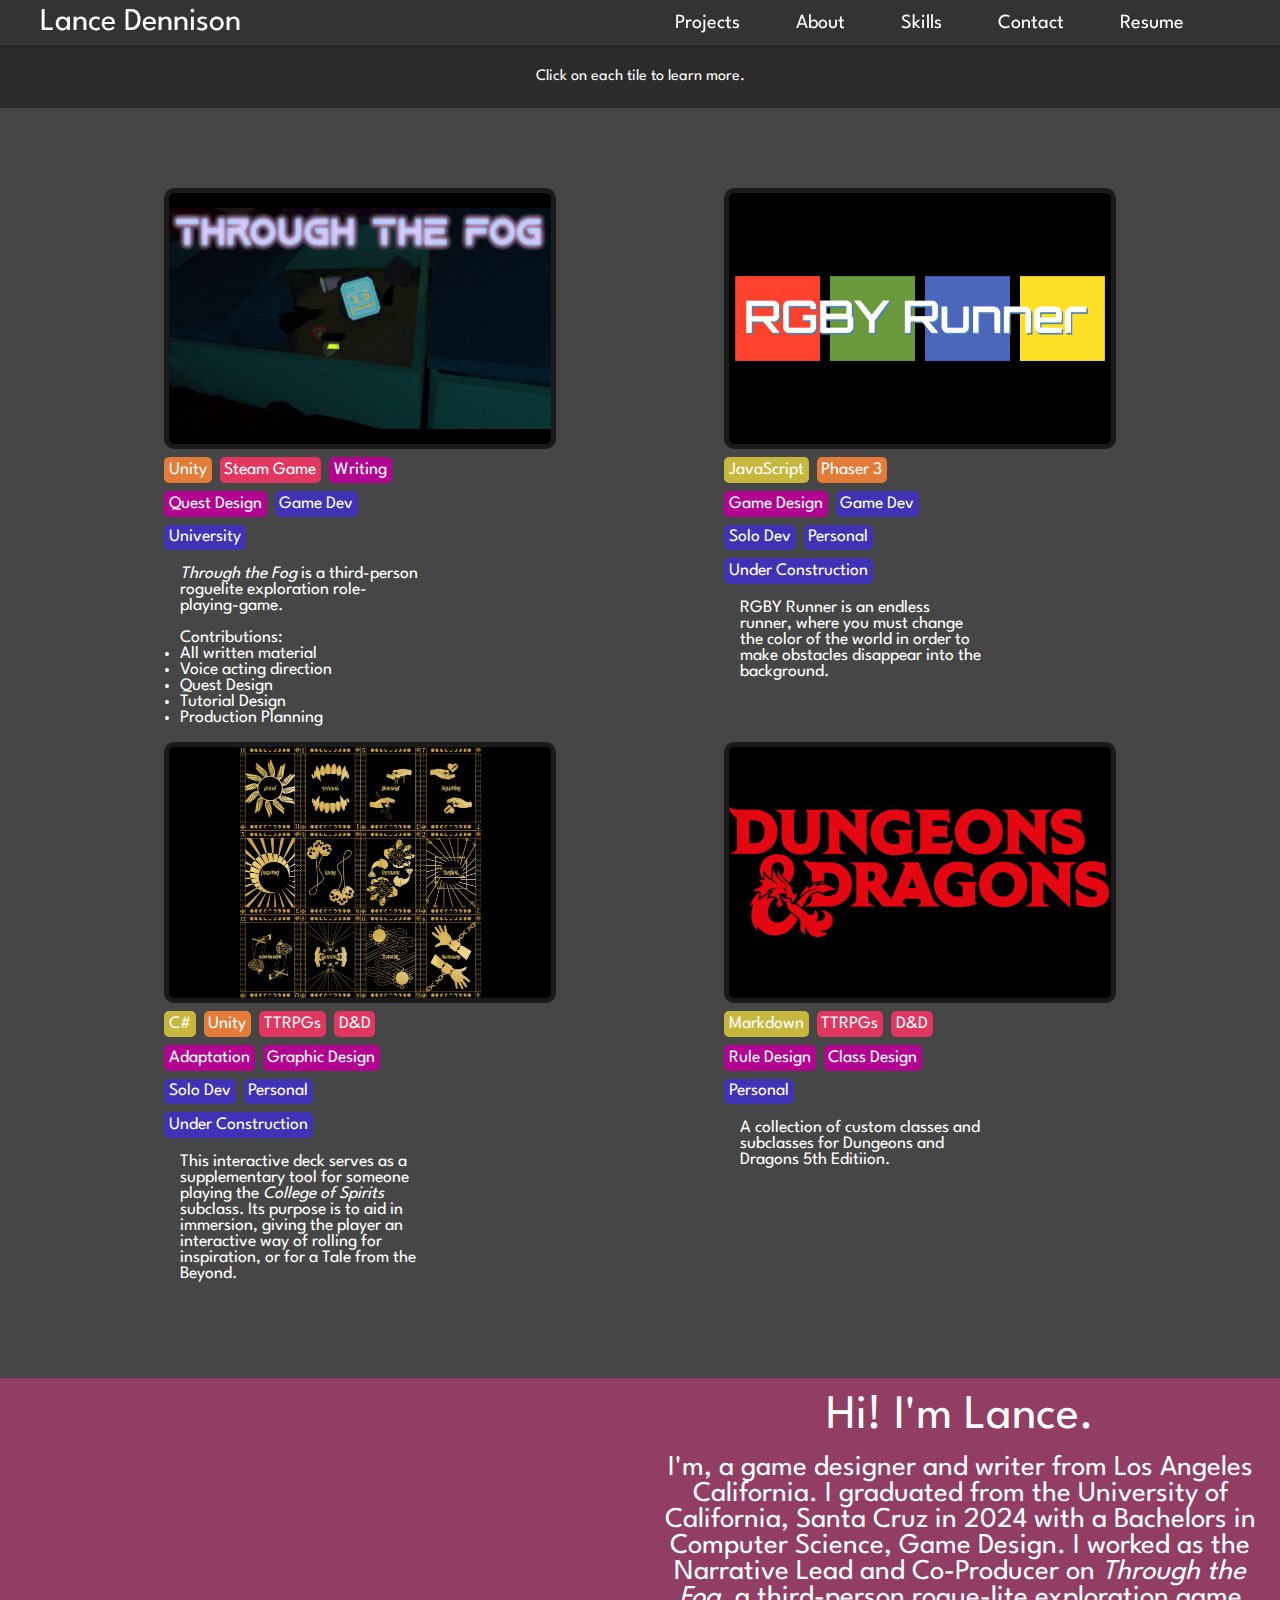
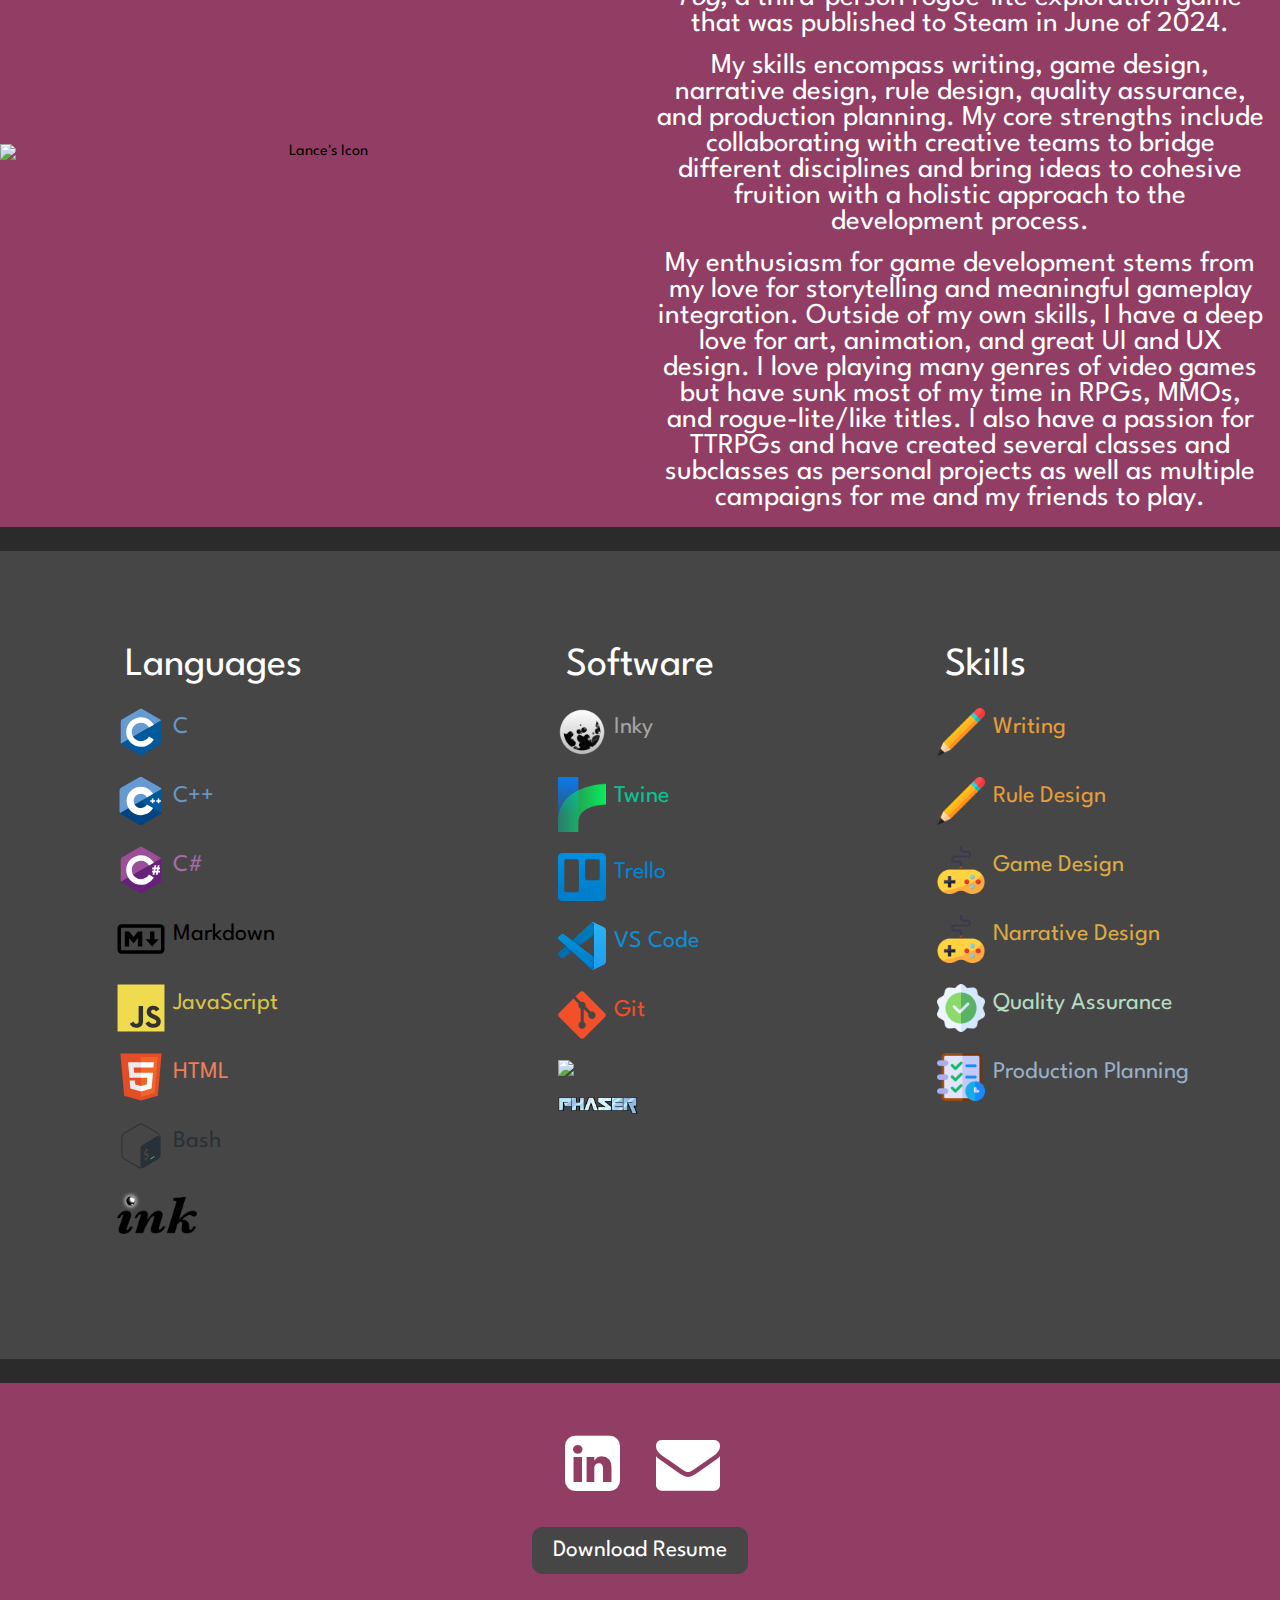
==== index.html @ f550a0e3 "projects on top change bio format" ====
<!DOCTYPE html>
<html lang="en">
  <head>
    <meta charset="UTF-8" />
    <meta name="viewport" content="width=device-width, initial-scale=1.0" />
    <!----------//  SETUP  //--------------------------------------------------------------------------------------------------------------->
    <!----------//  CSS Styles  //--------------------------------------------->
    <link rel="stylesheet" href="styles.css" />

    <!----------//  For LinkedIn square  //--------------------------------------------->
    <link rel="stylesheet" href="https://cdnjs.cloudflare.com/ajax/libs/font-awesome/4.7.0/css/font-awesome.min.css" />

    <!----------//  Devicons  //--------------------------------------------->
    <link rel="stylesheet" type="text/css" href="https://cdn.jsdelivr.net/gh/devicons/devicon@latest/devicon.min.css" />


    <!----------//  Favicons (img/logo for browser tab)  //--------------------------------------------->
    <link rel="icon" type="image/png" sizes="x" href="assets/png/sigbacked.png" />

    <!----------//  Animate CSS CDN  //--------------------------------------------->
    <link rel="stylesheet" href="https://cdnjs.cloudflare.com/ajax/libs/animate.css/4.1.1/animate.min.css" />

    <!----------//  Page Title  //--------------------------------------------->
    <title>Lance Dennison</title>
  </head>
  <!--//  END SETUP  //-->
  <body>
    <!----------//  Sidebar Menu  //-------------------------------------------------------------------------------------------------------->
    <div class="off-screen-menu">
      <ul class="off-screen-content">
        <li><a href="#proj-section" class="nav-link">Projects</a></li>
        <li><a href="#about-me" class="nav-link">About</a></li>
        <li><a href="#skills" class="nav-link">Skills</a></li>
        <li><a href="#contact" class="nav-link">Contact</a></li>
        <li><a href="/assets/resume/LanceDennison-Resume.pdf" class="nav-link" target="_blank">Resume</a></li>
      </ul>
    </div>
    <!----------//  Navbar Section  //------------------------------------------------------------------------------------------------------>
    <nav>
      <ul class="logo">
        <div class="nav-tile"><li><a href="#home" class="logo">Lance Dennison</a></li></div>
      </ul>

      <ul class="navigation">
        <div class="nav-tile">
          <li><a href="#proj-section" class="nav-link">Projects</a></li>
        </div>
        <div class="nav-tile">
          <li><a href="#about-me" class="nav-link">About</a></li>
        </div>
        <div class="nav-tile">
          <li><a href="#skills" class="nav-link">Skills</a></li>
        </div>
        <div class="nav-tile">
          <li><a href="#contact" class="nav-link">Contact</a></li>
        </div>
        <div class="nav-tile">
          <li><a href="/assets/resume/LanceDennison-Resume.pdf" class="nav-link" target="_blank">Resume</a></li>
        </div>
      </ul>

      <div class="ham-menu">
        <span></span>
        <span></span>
        <span></span>
      </div>
    </nav>
    <!--//  END Navbar  //-->

    <script>
      const hamMenu = document.querySelector(".ham-menu");
      const offScreenMenu = document.querySelector(".off-screen-menu");

      hamMenu.addEventListener("click", () => {
        hamMenu.classList.toggle("active");
        offScreenMenu.classList.toggle("active");
      });

      offScreenMenu.addEventListener("click", () => {
        hamMenu.classList.toggle("active");
        offScreenMenu.classList.toggle("active");
      });

      /* if the screen is bigger than 1000px remove the off-screen menu */
      window.addEventListener("resize", () => {
        if (window.innerWidth > 1000) {
          offScreenMenu.classList.remove("active");
          hamMenu.classList.remove("active");
        }
      });
    </script>

    <!----------//  Home Section  //-------------------------------------------------------------------------------------------------------->
    <!----------//  <section class="home" id="home">
        <video class="home-video" autoplay loop muted>
          <source src="assets/videos/.mp4" type="video/mp4" />
        </video>
      </section>  //--------------------------------------------->

    <section class="home" id="home">
      <!-- <img class="home-image" src="assets/images/lancepic.JPG" alt="Background Image"> -->
      <!--<img class="home-image" src="https://drive.google.com/thumbnail?sz=w1000&id=1VeT9FGlK4-NMxB4W95-0EYJo9b7WM3lz" alt="Background Image">-->
    </section>
    <!--//  END Home Section  //-->

    <!----------//  Projects Section  //---------------------------------------------------------------------------------------------------->
    <section class="proj-section" id="proj-section">
      <!-- <h2 class="projects-title">Projects</h2> -->
      <h3 class="projects-subtitle">Click on each tile to learn more.</h3>
    </section>
    <!--START PROJ-->
    <section class="projects" id="projects">
      <!----------//  Through the Fog TILE  //---------->
      <section class="project-box">
        <a href="projects/ThroughtheFog.html" class="project-tile-1"></a>
        <section class="project-description">
          <div class="tile-2">Unity</div>
          <div class="tile-3">Steam Game</div>
          <div class="tile-4">Writing</div>
          <div class="tile-4">Quest Design</div>
          <div class="tile-5">Game Dev</div>
          <div class="tile-5">University</div>
          <section class="project-description-1">
            <p>
              <i>Through the Fog</i> is a third-person roguelite exploration role-playing-game.
              <br><br>
              <h4>Contributions:</h4>
              <li>All written material</li>
              <li>Voice acting direction</li>
              <li>Quest Design</li>
              <li>Tutorial Design</li>
              <li>Production Planning</li>
            </p>
          </section>
        </section>
      </section>
      <!----------//  RGBY Runner TILE //---------->
      <section class="project-box">
        <a href="projects/RGBYrunner.html" class="project-tile-2"></a>
        <section class="project-description">
          <div class="tile-1">JavaScript</div>
          <div class="tile-2">Phaser 3</div>
          <div class="tile-4">Game Design</div>
          <div class="tile-5">Game Dev</div>
          <div class="tile-5">Solo Dev</div>
          <div class="tile-5">Personal</div>
          <div class="tile-5">Under Construction</div>
          <section class="project-description-1">
            <p>
              RGBY Runner is an endless runner, where you must change the color of the world in order to make obstacles
              disappear into the background.
            </p>
          </section>
        </section>
      </section>
      <!----------//  TftB TILE  //---------->
      <section class="project-box">
        <a href="projects/TftBdeck.html" class="project-tile-3"></a>
        <section class="project-description">
          <div class="tile-1">C#</div>
          <div class="tile-2">Unity</div>
          <div class="tile-3">TTRPGs</div>
          <div class="tile-3">D&D</div>
          <div class="tile-4">Adaptation</div>
          <div class="tile-4">Graphic Design</div>
          <div class="tile-5">Solo Dev</div>
          <div class="tile-5">Personal</div>
          <div class="tile-5">Under Construction</div>
          <section class="project-description-1">
            <p>
              This interactive deck serves as a supplementary tool for 
              someone playing the <i>College of Spirits</i> subclass. Its 
              purpose is to aid in immersion, giving the player an 
              interactive way of rolling for inspiration, or for a Tale from 
              the Beyond.
            </p>
          </section>
        </section>
      </section>
      <!----------//  TTRPG TILE  //---------->
      <section class="project-box">
        <a href="projects/Classes.html" class="project-tile-4"></a>
        <section class="project-description">
          <div class="tile-1">Markdown</div>
          <div class="tile-3">TTRPGs</div>
          <div class="tile-3">D&D</div>
          <div class="tile-4">Rule Design</div>
          <div class="tile-4">Class Design</div>
          <div class="tile-5">Personal</div>
          <section class="project-description-1">
            <p>
              A collection of custom classes and subclasses for Dungeons and Dragons 5th Editiion.
            </p>
          </section>
        </section>
      </section>
    </section>
    <!--//  END Projects Section  //-->

    <!----------//  About Me Section  //---------------------------------------------------------------------------------------------------->
    <section class="about-me" id="about-me">
      <!-- <h2 class="bio-title">About Me</h2> -->
      <div class="about-me-content">
        <img src="assets/images/lancenocrop.JPG" alt="Lance's Icon" class="about-me-icon">
        <!-- -<div class="about-me-icon"></div> -->
        <div class="bio-description">
          <p class="bio-text">
            Hi! I'm Lance.
          </p>
          <p class="bio-text-1">
            I'm, a game designer and writer from Los Angeles California. I graduated from
            the University of California, Santa Cruz in 2024 with a Bachelors in
            Computer Science, Game Design. I worked as the Narrative Lead and Co-Producer on
            <i>Through the Fog</i>, a third-person rogue-lite exploration game that was published to
            Steam in June of 2024.
          </p>
          <p class="bio-text-1">
            My skills encompass writing, game design, narrative design, rule design, quality
            assurance, and production planning. My core strengths include collaborating with
            creative teams to bridge different disciplines and bring ideas
            to cohesive fruition with a holistic approach to the development process.
          </p>
          <p class="bio-text-2">
            My enthusiasm for game development stems from my love for storytelling and meaningful
            gameplay integration. Outside of my own skills, I have a deep love for art, animation,
            and great UI and UX design. I love playing many genres of video games but have sunk
            most of my time in RPGs, MMOs, and rogue-lite/like titles. I also have a passion for
            TTRPGs and have created several classes and subclasses as personal projects as well
            as multiple campaigns for me and my friends to play.
          </p>
        </div>
      </div>
    </section>
    
    <!--//  END About Me Section  //-->

    <!----------//  Skills Section  //------------------------------------------------------------------------------------------------------>
    <section class="skills" id="skills">
      <div class="skills-grid">
        <!----------//  Languages  //--------------------------------------------->
        <div class="skills-list">
          <h2 class="skills-title">Languages</h2>
          <i class="custom-icon"><img src="assets/devicons/c-original.svg" class="c-color">
            <p class="c-color">C</p>
          </i>
          <i class="custom-icon"><img src="assets/devicons/cplusplus-original.svg" class="cplusplus-color">
            <p class="cplusplus-color">C++</p>
          </i>
          <i class="custom-icon"><img src="assets/devicons/csharp-original.svg" class="csharp-color">
            <p class="csharp-color">C#</p>
          </i>
          <i class="custom-icon"><img src="assets/devicons/markdown-original.svg" class="markdown-color">
            <p class="markdown-color">Markdown</p>
          </i>
          <i class="custom-icon"><img src="assets/devicons/javascript-original.svg" class="javascript-color">
            <p class="javascript-color">JavaScript</p>
          </i>
          <i class="custom-icon"><img src="assets/devicons/html5-original.svg" class="html5-color">
            <p class="html5-color">HTML</p>
          </i>
          <i class="custom-icon"><img src="assets/devicons/bash-original.svg" class="bash-color">
            <p class="bash-color">Bash</p>
          </i>
          <i class="only-icon"><img src="assets/png/ink-icon.png" class="ink-color">
            <p class="markdown-color"></p>
          </i>
        </div>
        <!----------//  Software  //--------------------------------------------->
        <div class="skills-list">
          <h2 class="skills-title">Software</h2>
          <i class="custom-icon"><img src="assets/png/inky-icon.png">
            <p class="inky-color">Inky</p>
          </i>
          <i class="custom-icon"><img src="assets/png/Twine_vector_logo.png">
            <p class="twine-color">Twine</p>
          </i>
          <i class="custom-icon"><img src="assets/png/Trello-Emblem.png">
            <p class="trello-color">Trello</p>
          </i>
          <i class="custom-icon"><img src="assets/devicons/vscode-original.svg">
            <p class="vscode-color">VS Code</p>
          </i>
          <i class="custom-icon"><img src="assets/devicons/git-original.svg">
            <p class="git-color">Git</p>
          </i>
          <i class="only-icon"><img
              src="https://cdn.jsdelivr.net/gh/devicons/devicon@latest/icons/p5js/p5js-original.svg" />
            <p></p>
          </i>
          <i class="only-icon"><img src="assets/png/phaser-logo.png"></p></i>
        </div>
        <!----------//  Skills  //--------------------------------------------->
        <div class="skills-list">
          <h2 class="skills-title">Skills</h2>
          <i class="custom-icon"><img src="assets/png/pencil.png">
            <p class="pencil-color">Writing</p>
          </i>
          <i class="custom-icon"><img src="assets/png/pencil.png">
            <p class="pencil-color">Rule Design</p>
          </i>
          <i class="custom-icon"><img src="assets/png/gamer.png">
            <p class="gamer-color">Game Design</p>
          </i>
          <i class="custom-icon"><img src="assets/png/gamer.png">
            <p class="gamer-color">Narrative Design</p>
          </i>
          <i class="custom-icon"><img src="assets/png/qa.png">
            <p class="qa-color">Quality Assurance</p>
          </i>
          <i class="custom-icon"><img src="assets/png/plan.png">
            <p class="plan-color">Production Planning</p>
          </i>
        </div>
      </div>
    </section>
    <!--//  END Skills Section  //-->

    <!----------//  Contact Information  //------------------------------------------------------------------------------------------------->
    <section class="contact" id="contact">
      <!-- <h2 class="contact-title">Contact Info</h2> -->
      <a href="assets/resume/LanceDennison-Resume.pdf" class="resume-download" target="_blank">
        <h3>Download Resume</h3>
      </a>

      <p class="contact-text">
      </p>

      <p class="contact-icons">
        <a href="https://www.linkedin.com/in/lancedennison/" class="linkedin-link">
          <i class="fa fa-linkedin-square" style="font-size: 64px"></i>
        </a>
        <a href="mailto:'lancedennison.work@gmail.com" class="email-link">
          <i class="fa fa-envelope" style="font-size: 64px"></i>
        </a>
      </p>
    </section>
    <!--//  END Contact Information  //-->

    <!----------//  Footer If Needed  //---------------------------------------------------------------------------------------------------->
    <!----------//  <footer>
        <div class="footer">
          <p class="footer-content">
          </p>
        </div>
      </footer>  //--------------------------------------------->
    <!----------//  External scripts  //--------------------------------------------->
    <script type="module" src="https://unpkg.com/ionicons@5.5.2/dist/ionicons/ionicons.esm.js"></script>
    <script nomodule="" src="https://unpkg.com/ionicons@5.5.2/dist/ionicons/ionicons.js"></script>
  </body>
</html>
---- styles.css ----
@import url("https://fonts.googleapis.com/css2?family=Roboto:wght@400;700&display=swap");

@import url('https://fonts.googleapis.com/css2?family=League+Spartan:wght@400;700&display=swap');

@import url('https://fonts.googleapis.com/css2?family=Outfit:wght@100..900&display=swap" rel="stylesheet');


/* Variables */
:root {
    --header-font-family: 'League Spartan', sans-serif;
    --body-font-family: 'League Spartan', sans-serif;
    --normal-font: 400;
    --bold-font: 700;
    --bolder-font: 900;
    --bg-color: #000000cc;
    --black-color: #1b1b1b;
    --primary-color: rgb(255, 255, 255);
    --main-color: #913d64;
    --header-color: #2b2b2b;
    --body-color: #464646;
    --bottom-margin: 3rem;
    --botom-margin-small: 1rem;
}

/* Variables end */

html {
    scroll-behavior: smooth;
}

/* CSS Resets */
* {
    margin: 0;
    padding: 0;
    box-sizing: border-box;
}

ul {
    list-style: none;
}

a {
    text-decoration: none;
    color: var(--primary-color);
}

body, p {
    font-family: var(--body-font-family);
    font-weight: var(--normal-font);
}

h2, h3, h4 {
    font-family: var(--header-font-family);
    font-weight: var(--normal-font);
}

/*----------//   Navigation Bar Section  //---------------------------------------------*/

nav {
    position: sticky;
    top: 0;
    left: 0;
    z-index: 1;
    display: flex;
    align-items: center;
    justify-content: space-between;
    padding: 0.5rem 2.5rem;
    background-color: var(--bg-color);
    box-shadow: 0 3px 5px rgba(0, 0, 0, .1);
}

#sub {
    border-top-left-radius: 15px;
    border-top-right-radius: 15px;
}

.navigation {
    display: grid;
    align-items: center;
    gap: 3.5rem;
    grid-template-columns: repeat(6, auto);
}

.nav-tile {
    position: relative;
    display: flex;
    flex-direction: column;
    justify-content: space-between;
}

.nav-tile a:hover {
    color: var(--main-color);
}

nav ul li {
    font-family: var(--header-font-family);
    font-weight: var(--normal-font);
}

nav a {
    color: var(--primary-color);
    font-size: 1.25rem;
}   

nav ul.logo li a {
    font-size: 2rem;
    font-weight: var(--normal-font);
}

/*----------//   Side Nav Bar Section  //---------------------------------------------*/
.ham-menu {
    height: 35px;
    width: 50px;
    margin-left: auto;
    position: relative;
    display: none;
}

.ham-menu span {
    height: 5px;
    width: 100%;
    background-color: rgb(255, 255, 255);
    border-radius: 25px;
    position: absolute;
    top: 50%;
    left: 50%;
    transform: translate(-50%, -50%);
    transition: .3s ease;
}

.ham-menu span:nth-child(1) {
    top: 28%;
}

.ham-menu span:nth-child(3) {
    top: 75%;
}

.ham-menu.active span:nth-child(1) {
    top: 50%;
    transform: translate(-50%, -50%) rotate(45deg);
}

.ham-menu.active span:nth-child(2) {
    opacity: 0;
}

.ham-menu.active span:nth-child(3) {
    top: 50%;
    transform: translate(-50%, -50%) rotate(-45deg);
}

.off-screen-menu {
    background-color: #464646; /* Light blue color with opacity */
    height: 100vh;
    width: 100%;
    max-width: 300px;
    position: fixed;
    top: 3.1rem;
    right: -100%;
    z-index: 1;

    display: flex;
    flex-direction: column;
    justify-content: center;
    text-align: center;
    font-size: 3rem;
    transition: .3s ease;

    overflow-y: auto;
}

.off-screen-menu.active {
    right: 0;
}

.off-screen-content {
    display: flex;
    flex-direction: column;
    gap: 3rem;
    font-size: 2rem;
    position: absolute;
    top: 0;
    margin: 5%;
    margin-top: 15%;
}

.off-screen-content li a {
    color: var(--primary-color)
}

.off-screen-content li a:hover {
    color: var(--main-color);
}


/* Burger menu style for smaller screens */
@media screen and (max-width: 1100px) {
    .nav {
        padding: 0.5rem 2.5rem;
    }

    .navigation {
        display: none;
    }

    nav .ham-menu {
        display: block; 
    }
}

@media screen and (max-width: 500px) {
    .off-screen-menu {
        width: 150px;
    }

    .off-screen-content {
        font-size: 1.5rem;
    }
}

/*----------//   HOME SECTION  //---------------------------------------------*/

.home {
    margin-top: 0; /* Add this line to position it at the top */
}

.home-video {
    background-position: center;
    background-repeat: no-repeat;

    width: 100vw;
    height: 100%;
    object-fit: cover;
    vertical-align: middle;
}

.home-image {
    width: 100vw;
    object-fit:contain;
    display: block; /* Ensures the image takes up the full width/height */
    overflow: hidden;
}

/*----------//   About Me Section  //---------------------------------------------*/

.about-me {
    display: flex;
    align-items: center;
    flex-direction: column;
    justify-content: center;
    text-align: center;
    background-color: var(--main-color);
}

.about-me h2 {
    color: var(--primary-color);
    margin-bottom: 1rem;
    font-size: 2.5rem;
}

.about-me-content {
    display: grid;
    grid-template-columns: repeat(2, 1fr); /* Updated to 2 columns */
    align-items: center;
    justify-content: center;
    justify-items: center;
}

.about-me-icon {
    /* background-image: url("assets/images/lancezoom.JPG");
    background-image: url("assets/images/lancenocrop.JPG");
    background-size: 110%;
    background-position: 50%; */
    width: 50vw;
    object-fit: cover;
}

.bio-description {
    color: var(--primary-color);
    font-size: 1.5rem;
    /* min-width: 300px; */
    max-width: 800px;
}

.bio-text,
.bio-text-1,
.bio-text-2
 {
    color: var(--primary-color);
    font-size: 1.8rem;
    margin: 1rem;
}

.bio-text {
    font-size: 3rem;
}

@media screen and (max-width: 1200px) {
    .about-me-content {
        display: grid;
        grid-template-columns: repeat(1, 1fr); /* Updated to 2 columns */
    }
    .about-me-icon {
        margin-top: 5%;
    }
}

@media screen and (min-width: 1500px) {
    .bio-text,
    .bio-text-1,
    .bio-text-2
    {
        line-height: 1.2;
    }
}

/*----------//  Projects Section  //---------------------------------------------*/
.proj-section {
    background-color: var(--header-color);
    width: 100%;
    padding: 1.5rem;
    box-sizing: border-box;
    text-align: center;
    color: var(--primary-color);
}

.proj-section h2 {
    font-size: 2.5rem;
}

.proj-section h3 {
    font-size: 1rem;
}

.projects {
    display: grid;
    grid-template-columns: repeat(2, 1fr); /* Updated to 2 columns */
    background-color: var(--body-color);
    padding: 5rem;
    justify-items: center;
}
@media screen and (max-width: 1100px) {
    .projects {
        display: grid;
        grid-template-columns: repeat(1, 1fr); /* Updated to 2 columns */
    }
}

.project-box {
    width: 70%;
    display: flex;
    flex-direction: column;
}

.project-tile-1,
.project-tile-2,
.project-tile-3,
.project-tile-4
{
    background-color: #000000;
    aspect-ratio: 9 / 6;
    position: relative;
    border-radius: 10px;
    border: 5px solid var(--black-color);
}

.project-tile-1 {
    background-image: url("assets/images/TtFbanner.gif");
    background-size: 100%;
    background-position: center;
    background-repeat: no-repeat;
    transition: background-size 0.3s ease-in-out; /* Add transition for smooth animation */
}

.project-tile-2 {
    background-image: url("assets/png/RGBYlogo.png");
    background-size: 100%;
    background-position: center;
    background-repeat: no-repeat;
    transition: background-size 0.3s ease-in-out; /* Add transition for smooth animation */
}

.project-tile-3 {
    background-image: url("assets/png/skinny.png");
    /* background-image: url("assets/png/back1.png"); */
    background-size: 63%;
    background-position: center;
    background-repeat: no-repeat;
    transition: background-size 0.3s ease-in-out; /* Add transition for smooth animation */
}

.project-tile-4 {
    background-image: url("assets/png/DnD_Stacked_1c_Red_V1_XL_RGB.png");
    background-size: 100%;
    background-position: center;
    background-repeat: no-repeat;
    transition: 0.3s ease-in-out; /* Add transition for smooth animation */
}

.project-tile-3 .project-title {
    background-color: black;
    padding: 7.5%;
    bottom: 0;
}

.project-tile-3 .project-title-1 {
    background-color: black;
    padding: 7.5%;
    top: 0;
}

.project-tile-1:hover,
.project-tile-2:hover,
.project-tile-3:hover,
.project-tile-4:hover
{
    border: 5px solid var(--main-color);
}

.project-tile-1:hover {
    background-size: 250%; /* Zoom in the background image */
}

.project-tile-2:hover {
    background-size: 110%; /* Zoom in the background image */
}

.project-tile-3:hover {
    background-size: 185%; /* Zoom in the background image */
}

.project-tile-4:hover {
    background-size: 220%; /* Zoom in the background image */
    background-position-x: -15%;
    background-position-y: 200%;
}

.project-title {
    color: var(--primary-color);
    background-color: var(--bg-color);
    padding: 1rem;
    font-size: 1.5rem;
    text-align: center;

    position: absolute;
    bottom: 0;
    left: 0;
    width: 100%;
    box-sizing: border-box;
}

.project-description {
    display: inline-flex;
    width: 70%;
    color: var(--primary-color);
    font-size: 1.1rem;
    position: relative;
    box-sizing: border-box;
    column-gap: 0.5rem;
    flex-flow: row;
    flex-wrap: wrap;
    align-content: flex-start;
}

.project-description-1 {
    color: var(--primary-color);
    font-size: 1.1rem;
    position: relative;
    padding: 1rem;
    box-sizing: border-box;
}

.project-description-2 {
    color: var(--primary-color);
    font-size: 1.1rem;
    position: relative;
    padding: 1rem;
    box-sizing: border-box;
}

.tile-1,
.tile-2,
.tile-3,
.tile-4,
.tile-5 {
    position: relative;
    background-color: #3f32b4;
    border-radius: 5px;
    text-align: center;
    padding: 0.3rem; /* Adjust padding as needed */
    margin-top: 0.5rem; /* Adjust spacing between color tiles */
}

.tile-1 {
    background-color: #c7b73c;
}

.tile-2 {
    background-color: #e37c38;
}

.tile-3 {
    background-color: #e1365f;
}

.tile-4 {
    background-color: #b30491;
}

/*----------//  Skills Section  //---------------------------------------------*/

.skills {
    background-color: var(--header-color);
    width: 100%;
    padding-top: 1.5rem; /* Top padding */
    padding-bottom: 1.5rem; /* Bottom padding */
    padding-left: 0; /* No padding on the left */
    padding-right: 0; /* No padding on the right */
    box-sizing: border-box;
    text-align: left;
}


.skills h2 {
    font-size: 2.5rem;
}

.skills h3 {
    font-size: 1rem;
}

.skills-grid {
    display: grid;
    grid-template-columns: repeat(3, 1fr);
    grid-template-rows: repeat(1, 1fr);
    background-color: var(--body-color);
    padding-top: 5rem;
    padding-bottom: 7rem;
    justify-items: center;
    color: var(--primary-color);
    font-size: 1.5rem;
}

.skills-title {
    color: var(--primary-color);
    font-size: 2rem;
    margin: 1rem;
}


.skills-list i {
    font-size: 3rem;
    display: flex;
    align-items: left;
    justify-content: left;
    padding: 0.5rem;
    font-style: normal;
}

.skills-list p {
    font-size: 1.5rem;
    margin: .5rem;
}

.custom-icon img,
.only-icon img{
    width: 3rem; /* Adjust according to your logo size */
    height: auto;
    margin-bottom: 5px; /* Optional: Adjust margin as needed */
    font-size: 3rem; /* Match the font size */
    display: flex; /* Match display style */
    align-items: center; /* Match align-items */
    justify-content: left; /* Match justify-content */
    font-style: normal; /* Match font-style */
}
.only-icon img{
    width: 5rem;
}

.c-color {color: #6398c7;}

.cplusplus-color {color: #6796c3;}

.csharp-color {color: #a36ea8;}

.javascript-color {color: #d6c44a;}

.html5-color {color: #eb7e5c;}

.markdown-color {color: #000000;}

.bash-color {color: #293138;}

.ink-color {color: #323232;}

.inky-color {color: #a4a4a4;}

.twine-color {color: #07c495;}

.trello-color {color: #0085d5;}

.vscode-color {color: #0e8dd4;}

.git-color {color: #f24f28;}

.pencil-color {color: #e59c39;}

.gamer-color {color: #dcab44;}

.plan-color {color: #98afc7;}

.qa-color {color: #b4ddc1;}


/*----------//  Contact Section  //---------------------------------------------*/

.contact {
    display: flex;
    text-align: center;
    padding: 3rem;
    background-color: var(--main-color);
    color: var(--primary-color);
    align-items: center;
    justify-content: center;
    flex-direction: column-reverse;
}

.contact h2 {
    color: var(--primary-color);
    margin-bottom: 1rem;
    font-size: 2.5rem;
}

.resume-download {
    background-color: var(--body-color);
    padding: 1rem;
    padding-bottom: 0.5rem;
    padding-top: 0.5rem;
    border-radius: 10px;
    
    border: 5px solid var(--body-color);
    display: flex;
    flex-direction: column;
    justify-content: space-between;

    color: var(--primary-color);
    font-size: 1.25rem;
    font-weight: bold;
}

.contact-text {
    color: var(--primary-color);
    font-size: 1.5rem;
    margin: 1rem;
}

.contact-icons {
    display: grid;
    grid-template-columns: repeat(2, 1fr);
    column-gap: 2rem;
}

/*----------//   Footer Section  //---------------------------------------------*/
.footer {
    background-color: var(--body-color);
    padding: 1rem;
    text-align: center;

    position: absolute;
    width: 100%;
}

.footer p {
    color: var(--primary-color);
    font-size: 1rem;
}

/*----------//   TtF Page  //---------------------------------------------*/
.TtF-background-img {
    background-image: url("assets/png/dayTownScreenshot.png");
    background-size: cover;
    background-position: center;
    background-repeat: repeat;

    width: 100%;
    height: 100vh;
    object-fit: cover;

    position: fixed;
    top: 0;
}

.TtF-background-box {
    display: grid;
    position: absolute;
    grid-template-columns: repeat(1, 1fr);
    grid-template-rows: repeat(1, 1fr);
    background-color: rgba(0, 0, 0, 0.843);
    max-width: 920px;
    width: 60%;
    height: auto;
    border-radius: 15px;
    border: 2.5px solid var(--black-color);
    row-gap: 10px;
    position: relative;
    margin-top: 2.5rem;
    margin-bottom: 2.5rem;
    left: 50%;
    transform: translateX(-50%);
}

.TtF-image-box{
    display: block;
    position: relative;
    width: 60%;
    height: 100%;
    margin-top: 2%;
    margin-left: 20%;
    border-radius: 15px;
    background-image: url(/assets/images/TtFbanner.gif);
    background-size: cover;
    background-position: top;
    background-repeat: repeat;
    margin-bottom: 20%;
}

.TtF-image{
    position: relative;
    width: 100%;
}

.TtF-type-description {
    position: relative;
    display: flex;
    margin-top: 2rem;
    color: var(--primary-color);
    font-size: 1.5rem;
    text-align: left; /* Format the text to the left */
    justify-content: center; /* Center the content horizontally */
}
.TtF-head {
    display: grid;
    font-weight: bold;
    margin: 1rem;
    row-gap: 0.5rem;

    position: relative;
}
.TtF-tail {
    display: grid;
    font-style: bold;
    margin: 1rem;
    row-gap: 0.5rem;

    position: relative;
    left: 5%;
}

.TtF-description {
    color: var(--primary-color);
    margin-left: 3rem;
    margin-right: 3rem;
    font-size: 1.5rem;
    text-align: left;
    position: relative;
    justify-content: center;
}

.TtF-description-2 {
    color: var(--primary-color);
    font-size: 1.5rem;
    margin-top: 2rem;
    font-size: 1.5rem;
    text-align: center;
    position: relative;
    justify-content: center;
    margin-bottom: 1rem;;
}

.TtF-link-1,
.TtF-link-2 {
    margin: 1rem auto; /* Center horizontally */
    
    background-color: rgb(54, 53, 53);
    position: relative;
    border-radius: 5px;
    justify-content: space-between;
    text-align: center;
    padding-top: 0.3em;
    padding-bottom: 0.3em;
    padding-right: 0.2rem;
    padding-left: 0.2rem;
    width: 35%;
}

.TtF-link-2 {
    width: 25%;
}

.TtF-link-1 a:hover,
.TtF-link-2 a:hover {
    color: var(--main-color);
}

.TtF-video {
    width: 80%;
    aspect-ratio: 1920/1080;
    position: relative;
    margin: 1rem auto;
    margin-bottom: 2%;
    display:flex;
}

/*----------//  RGBY Page  //---------------------------------------------*/
.RGBY-background-img {
    background-image: url("");
    background-size: contain;
    background-position-x: center;
    background-position-y: center;
    background-repeat: no-repeat;
    width: 100%;
    height: 90%;
    top: 5%;
    position: fixed;
}

.RGBY-background-box {
    display: grid;
    grid-template-columns: repeat(1, 1fr);
    grid-template-rows: repeat(1, 1fr);
    background-color: rgba(0, 0, 0, 0.808);
    max-width: 920px;
    width: 60%;
    height: auto;
    border-radius: 15px;
    border: 2.5px solid var(--black-color);
    row-gap: 10px;
    position: relative;
    margin-top: 2.5rem;
    margin-bottom: 2.5rem;
    left: 50%;
    transform: translateX(-50%);
}

.RGBY-content {
    background-image: url("assets/png/RGBYlogo.png");
    background-repeat: no-repeat;
    background-size: contain;
    background-position-x: center;
    height: 10vh;
    margin-top: 5%;
    margin-bottom: 2%;
    position: relative;
}

.RGBY-title {
    display: flex;
    color: var(--primary-color);
    font-size: 2.5rem;
    text-align: center; /* Format the text to the left */
    justify-content: center; /* Center the content horizontally */
    position: relative;
    top: 5%;
}

.RGBY-type-description {
    display: flex;
    grid-template-columns: repeat(2, 1fr);
    color: var(--primary-color);
    font-size: 1.5rem;
    text-align: left; /* Format the text to the left */

    position: relative;
    justify-content: center; /* Center the content horizontally */
}

.RGBY-head {
    display: grid;
    font-weight: bold;
    margin: 1rem;
    row-gap: 0.5rem;

    position: relative;
    left: 1%;
}

.RGBY-tail {
    display: grid;
    font-style: bold;
    margin: 1rem;
    row-gap: 0.5rem;

    position: relative;
    left: 0%;
}

.RGBY-description {
    color: var(--primary-color);
    font-size: 1.5rem;
    width: 80%;
    left: 10%;
    margin: 1rem;
    margin-bottom: 2rem;
    font-size: 1.5rem;
    text-align: left;
    position: relative;
}

.RGBY-description-2 {
    color: var(--primary-color);
    font-size: 1.5rem;
    text-align: center;
    position: relative;
    justify-content: center;
}

.RGBY-link-1,
.RGBY-link-2 {
    margin: 1rem auto; /* Center horizontally */
    
    background-color: rgb(41, 41, 41);
    position: relative;
    border-radius: 5px;
    justify-content: space-between;
    text-align: center;
    
    padding-top: 0.3rem;
    padding-bottom: 0.3em;
    padding-right: 0.2rem;
    padding-left: 0.2rem;

    width: 45%;
}

.RGBY-link-2 {
    width: 30%;
}

.RGBY-link-1 a:hover,
.RGBY-link-2 a:hover {
    color: var(--main-color);
}

.RGBY-video {
    width: 80%;
    aspect-ratio: 1920/1080;
    position: relative;
    margin: 1rem auto;
    margin-bottom: 2%;
    display:flex;
}

/*----------//  TftB Page  //---------------------------------------------*/
.tftb-background-img {
    background-image: url("assets/png/grid_wide.png");
    background-size: contain;
    background-position-x: center;
    background-position-y: center;
    background-repeat: no-repeat;
    width: 100%;
    height: 90%;
    top: 5%;
    position: fixed;
}

.tftb-background-box {
    display: grid;
    grid-template-columns: repeat(1, 1fr);
    grid-template-rows: repeat(1, 1fr);
    background-color: rgba(0, 0, 0, 0.808);
    max-width: 920px;
    width: 60%;
    height: auto;
    border-radius: 15px;
    border: 2.5px solid var(--black-color);
    row-gap: 10px;
    position: relative;
    margin-top: 2.5rem;
    margin-bottom: 2.5rem;
    left: 50%;
    transform: translateX(-50%);
}

.tftb-content {
    background-repeat: no-repeat;
    background-size: 65%;
    max-height: 165px;
    margin-top: 2%;
    margin-bottom: 2%;
    position: absolute;
    top: 3%;
}

.tftb-title {
    display: flex;
    color: var(--primary-color);
    font-size: 2.5rem;
    text-align: center; /* Format the text to the left */
    justify-content: center; /* Center the content horizontally */
    position: relative;
    top: 120%;
}

.tftb-type-description {
    display: flex;
    grid-template-columns: repeat(2, 1fr);
    color: var(--primary-color);
    font-size: 1.5rem;
    text-align: left; /* Format the text to the left */

    position: relative;
    justify-content: center; /* Center the content horizontally */
}

.tftb-head {
    display: grid;
    font-weight: bold;
    margin: 1rem;
    row-gap: 0.5rem;

    position: relative;
    left: 5%;
}

.tftb-tail {
    display: grid;
    font-style: bold;
    margin: 1rem;
    row-gap: 0.5rem;

    position: relative;
    left: 5%;
}

.tftb-description {
    color: var(--primary-color);
    font-size: 1.5rem;
    width: 80%;
    left: 10%;
    margin: 1rem;
    margin-bottom: 2rem;
    font-size: 1.5rem;
    text-align: left;
    position: relative;
}

.tftb-description-2 {
    color: var(--primary-color);
    font-size: 1.5rem;
    text-align: center;
    position: relative;
    justify-content: center;
}

.tftb-link-1,
.tftb-link-2 {
    margin: 1rem auto; /* Center horizontally */
    
    background-color: rgb(41, 41, 41);
    position: relative;
    border-radius: 5px;
    justify-content: space-between;
    text-align: center;
    
    padding-top: 0.3rem;
    padding-bottom: 0.3em;
    padding-right: 0.2rem;
    padding-left: 0.2rem;

    width: 45%;
}

.tftb-link-2 {
    width: 30%;
}

.tftb-link-1 a:hover,
.tftb-link-2 a:hover {
    color: var(--main-color);
}

.tftb-video {
    width: 80%;
    aspect-ratio: 1920/1080;
    position: relative;
    margin: 1rem auto;
    margin-top: 5rem;
    margin-bottom: 2%;
    display:flex;
}

/*----------//  custom classes Page  //---------------------------------------------*/
.classes-page-background-img {
    /* background-image: url("assets/png/DnD_Stacked_1c_Red_V1_XL_RGB.png"); */
    background-size: 100%;
    background-position: center;
    background-repeat: repeat;

    width: 100%;
    height: 100vh;
    object-fit: contain;

    position: fixed;
    top: 0;
    justify-content: center;
}

.classes-page-background-box {
    display: grid;
    grid-template-columns: repeat(1, 1fr);
    grid-template-rows: repeat(1, 1fr);
    background-color: rgba(0, 0, 0, 0.548);
    width: 80%;
    height: auto;
    border-radius: 15px;
    border: 2.5px solid var(--black-color);

    row-gap: 10px;

    position: relative;
    margin-top: 2.5rem;
    margin-bottom: 2.5rem;

    left: 50%;
    transform: translateX(-50%);
}

.classes-page-content {
    /* background-image: url("assets/png/DnD_Stacked_1c_Red_V1_XL_RGB.png"); */
    background-repeat: no-repeat;
    background-position: center top;
    margin-bottom: 2%;
    height: fit-content;
}

.classes-page-title {
    display: flex;
    color: var(--primary-color);
    font-size: 8rem;
    text-align: center; /* Format the text to the left */
    position: relative;
    justify-content: center; /* Center the content horizontally */
    top: 30%;

}

.classes-page-description {
    position: relative;
    color: var(--primary-color);
    font-size: 1.5rem;
    width: 75%;
    margin-left: 12.5%;
    margin-top: 3rem;
    font-size: 2rem;
    text-align: left; /* Format the text to the left */
}

.classes-page-description-2 {
    color: var(--primary-color);
    font-size: 1.5rem;
    margin-top: 2rem;
    font-size: 1.5rem;
    text-align: center;
    position: relative;
    justify-content: center;
    top: 60%;
}

.classes-page-link-1,
.classes-page-link-2 {
    margin: 1rem auto; /* Center horizontally */
    background-color: rgb(54, 53, 53);
    position: relative;
    border-radius: 5px;
    justify-content: space-between;
    text-align: center;
    padding-top: 0.3rem;
    padding-bottom: 0.3em;
    padding-right: 0.2rem;
    padding-left: 0.2rem;
    width: 62%;
}

.classes-page-link-2 {
    width: 37%;
}

.classes-page-link-1 a:hover,
.classes-page-link-2 a:hover {
    color: var(--main-color);
}

.classes-page-video {
    position: relative;
    width: 80%;
    height: 100vh;
    top: 5%;
    margin-left: 10%;
    margin-top: 5rem;
    margin-bottom: 4rem;
}
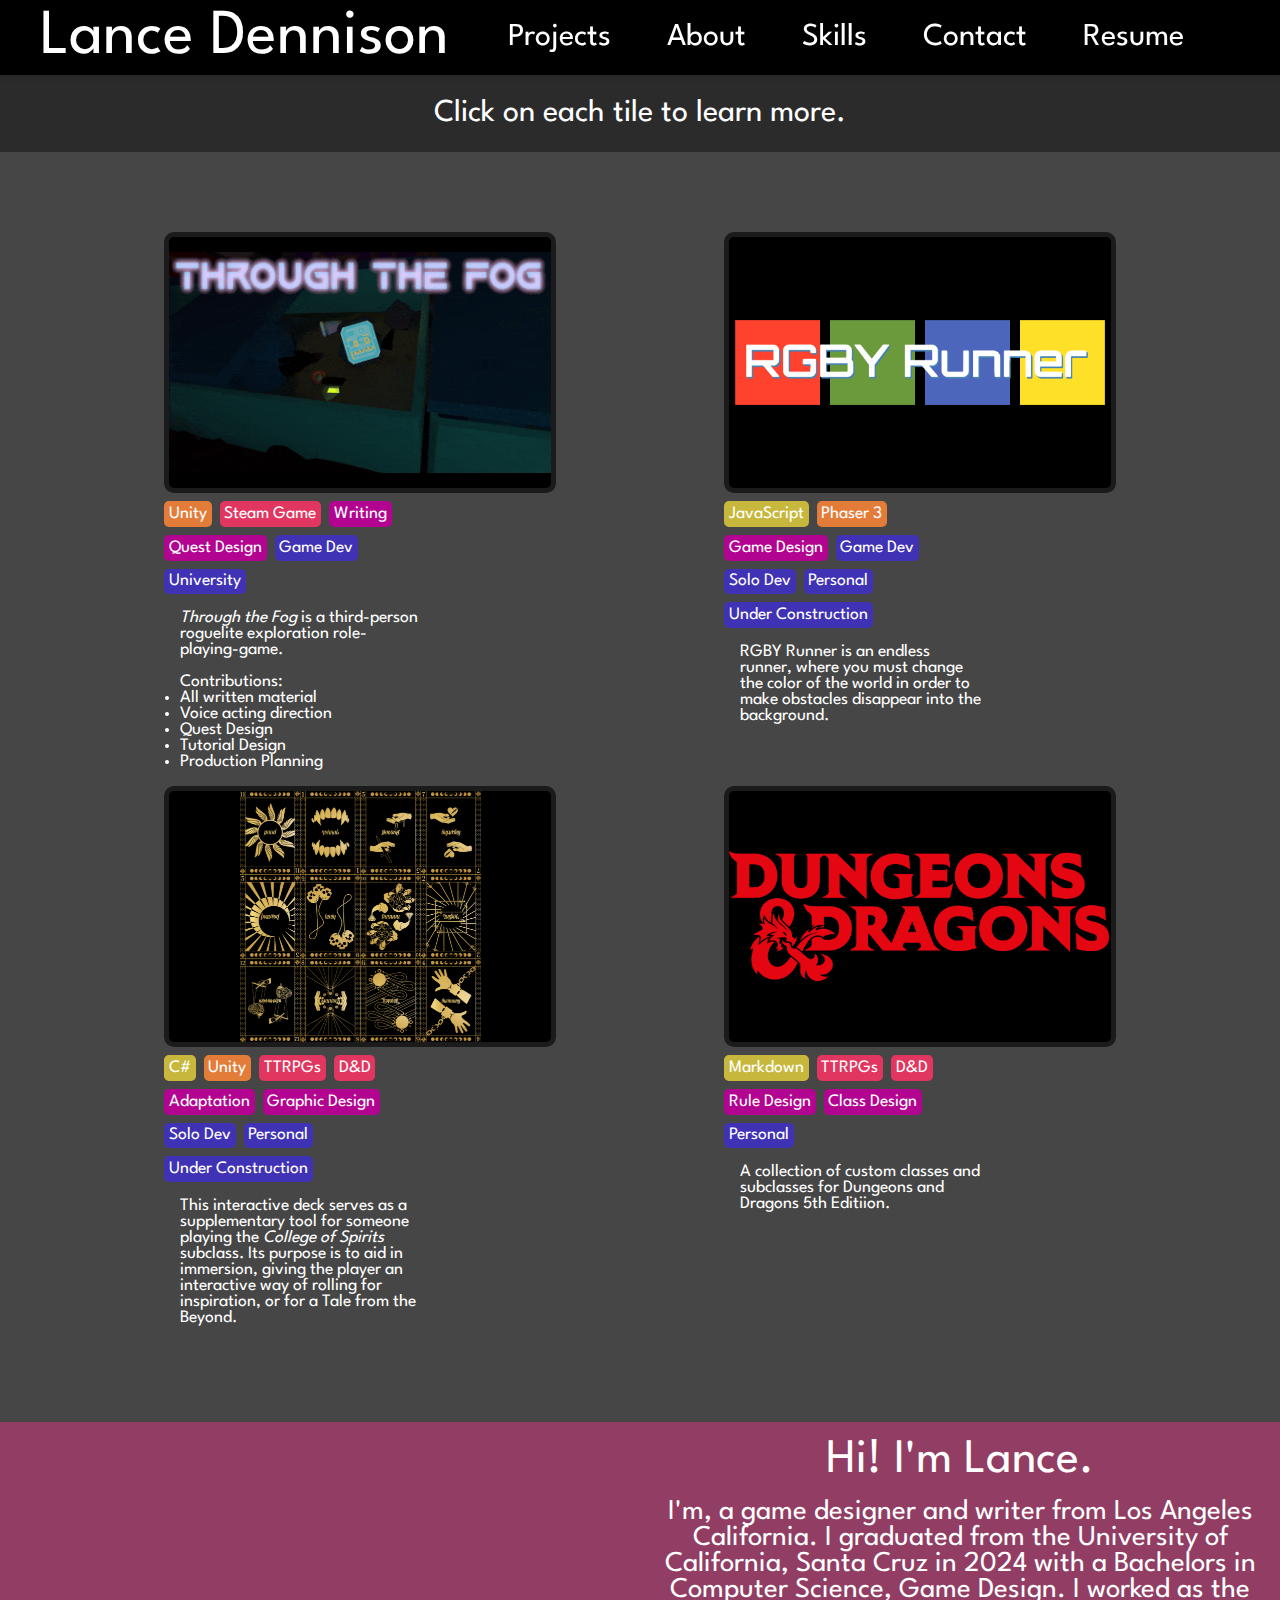
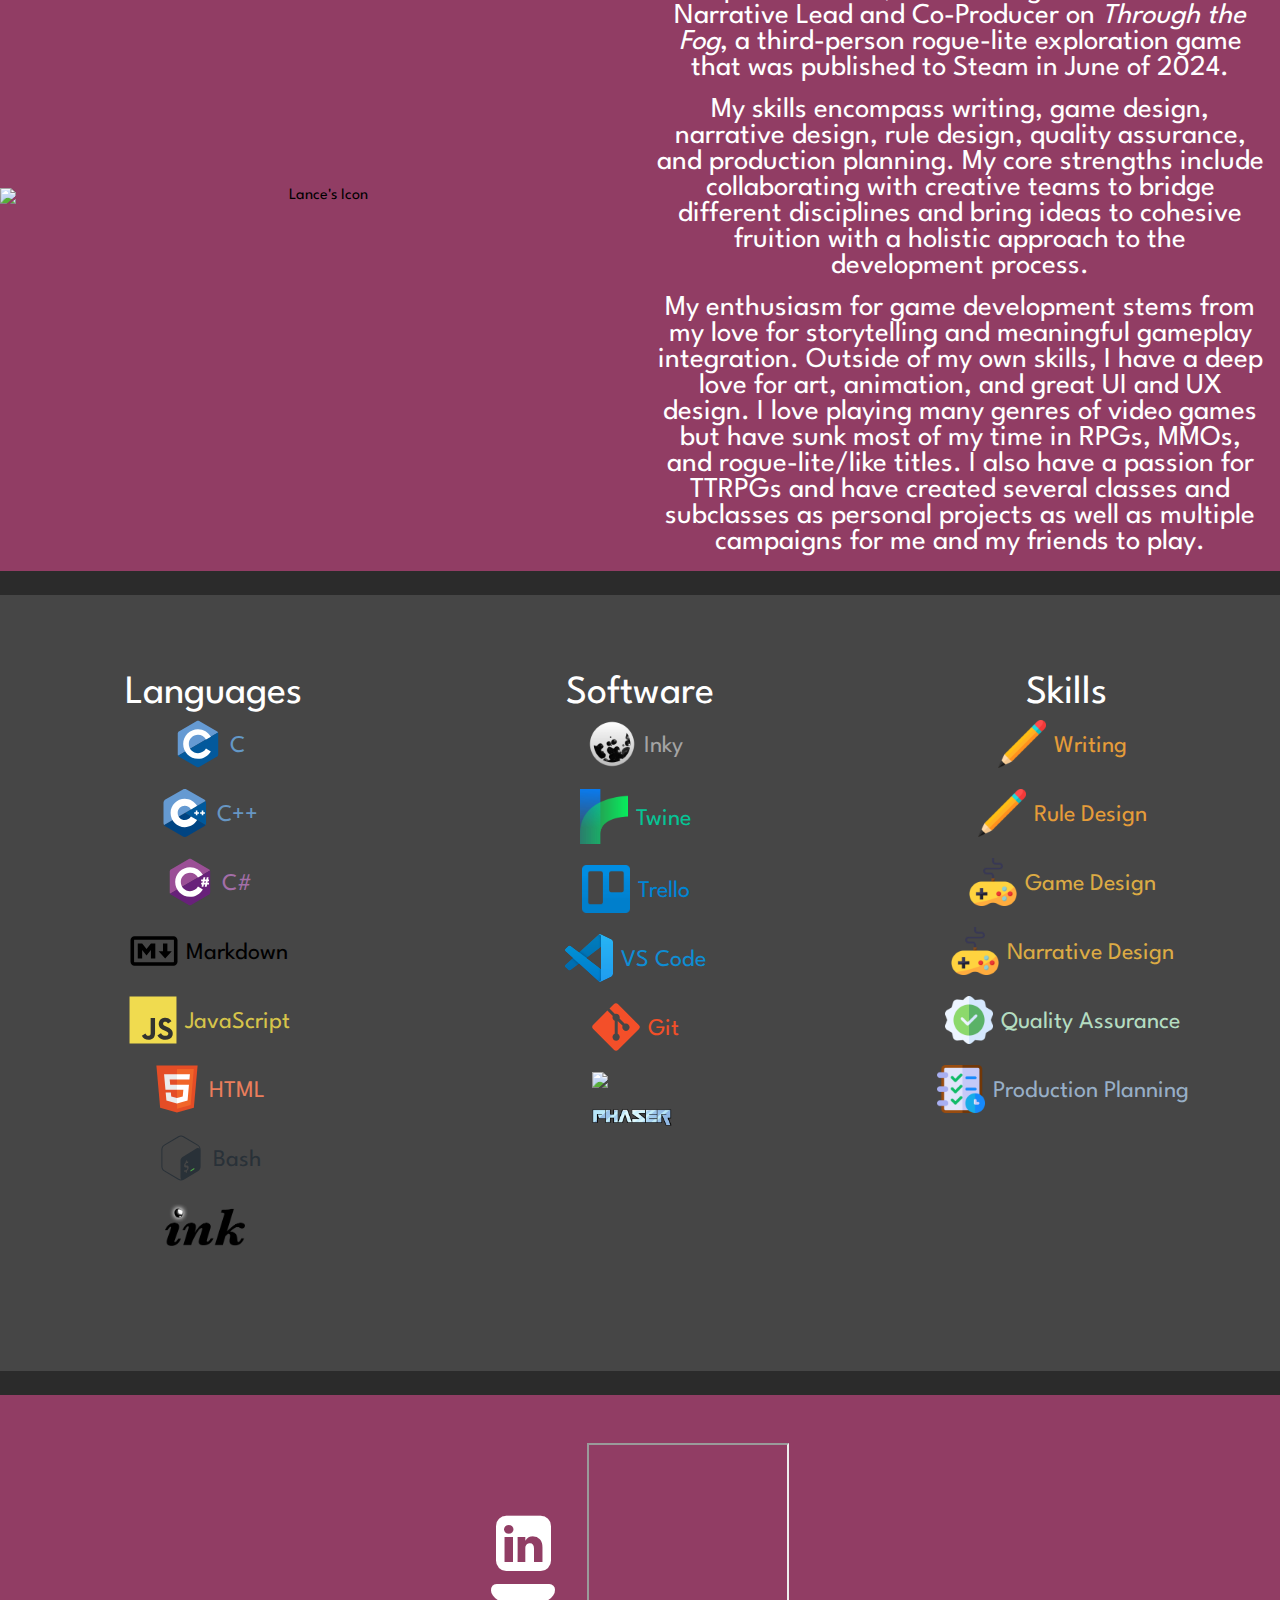
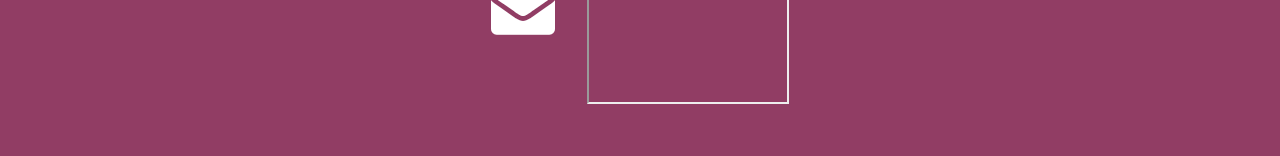
==== commit dc187472: "changed download resume button to display tiny pdf" ====
--- a/index.html
+++ b/index.html
@@ -318,22 +318,24 @@
     <!----------//  Contact Information  //------------------------------------------------------------------------------------------------->
     <section class="contact" id="contact">
       <!-- <h2 class="contact-title">Contact Info</h2> -->
-      <a href="assets/resume/LanceDennison-Resume.pdf" class="resume-download" target="_blank">
-        <h3>Download Resume</h3>
-      </a>
-
-      <p class="contact-text">
+      <div class="resume-box">
+          <iframe src="assets/resume/LanceDennison-Resume.pdf">
+          </iframe>
+          <a href="assets/resume/LanceDennison-Resume.pdf" class="resume-download" target="_blank"></a>
+      </div>
+
+      <p class="contact-text"></p>
+  
+      <p class="contact-icons">
+          <a href="https://www.linkedin.com/in/lancedennison/" class="linkedin-link">
+              <i class="fa fa-linkedin-square" style="font-size: 64px"></i>
+          </a>
+          <a href="mailto:lancedennison.work@gmail.com" class="email-link">
+              <i class="fa fa-envelope" style="font-size: 64px"></i>
+          </a>
       </p>
-
-      <p class="contact-icons">
-        <a href="https://www.linkedin.com/in/lancedennison/" class="linkedin-link">
-          <i class="fa fa-linkedin-square" style="font-size: 64px"></i>
-        </a>
-        <a href="mailto:'lancedennison.work@gmail.com" class="email-link">
-          <i class="fa fa-envelope" style="font-size: 64px"></i>
-        </a>
-      </p>
-    </section>
+    </section>
+  
     <!--//  END Contact Information  //-->
 
     <!----------//  Footer If Needed  //---------------------------------------------------------------------------------------------------->
--- a/styles.css
+++ b/styles.css
@@ -65,7 +65,7 @@
     align-items: center;
     justify-content: space-between;
     padding: 0.5rem 2.5rem;
-    background-color: var(--bg-color);
+    background-color: #000000;
     box-shadow: 0 3px 5px rgba(0, 0, 0, .1);
 }
 
@@ -99,11 +99,11 @@
 
 nav a {
     color: var(--primary-color);
-    font-size: 1.25rem;
+    font-size: 2rem;
 }   
 
 nav ul.logo li a {
-    font-size: 2rem;
+    font-size: 4rem;
     font-weight: var(--normal-font);
 }
 
@@ -183,6 +183,7 @@
     top: 0;
     margin: 5%;
     margin-top: 15%;
+    align-items: flex-start;
 }
 
 .off-screen-content li a {
@@ -330,7 +331,7 @@
 }
 
 .proj-section h3 {
-    font-size: 1rem;
+    font-size: 2rem;
 }
 
 .projects {
@@ -340,17 +341,22 @@
     padding: 5rem;
     justify-items: center;
 }
+
+.project-box {
+    width: 70%;
+    display: flex;
+    flex-direction: column;
+}
+
 @media screen and (max-width: 1100px) {
     .projects {
         display: grid;
         grid-template-columns: repeat(1, 1fr); /* Updated to 2 columns */
+        padding: 1rem;
     }
-}
-
-.project-box {
-    width: 70%;
-    display: flex;
-    flex-direction: column;
+    .project-box {
+        width: 100%;
+    }
 }
 
 .project-tile-1,
@@ -524,6 +530,7 @@
 
 .skills h2 {
     font-size: 2.5rem;
+    text-align: center;
 }
 
 .skills h3 {
@@ -542,20 +549,27 @@
     font-size: 1.5rem;
 }
 
+@media screen and (max-width: 850px) {
+    .skills-grid {
+        display: grid;
+        grid-template-columns: repeat(1, 1fr); /* Updated to 2 columns */
+        row-gap: 2rem;
+    }
+}
+
 .skills-title {
     color: var(--primary-color);
     font-size: 2rem;
-    margin: 1rem;
 }
 
 
 .skills-list i {
     font-size: 3rem;
     display: flex;
-    align-items: left;
-    justify-content: left;
     padding: 0.5rem;
     font-style: normal;
+    align-items: center;
+    justify-content: center;
 }
 
 .skills-list p {
@@ -623,7 +637,7 @@
     color: var(--primary-color);
     align-items: center;
     justify-content: center;
-    flex-direction: column-reverse;
+    flex-direction: row-reverse;
 }
 
 .contact h2 {
@@ -632,21 +646,25 @@
     font-size: 2.5rem;
 }
 
+.resume-box {
+    display: block;
+    position: relative;
+    text-decoration: none;
+    border: none; /* Remove border */
+    padding: 0; /* Remove padding */
+}
+
+.resume-box iframe {
+    width: 201.5px; /* width of the rectangle */
+    aspect-ratio: 1/1.2941;
+}
+
 .resume-download {
-    background-color: var(--body-color);
-    padding: 1rem;
-    padding-bottom: 0.5rem;
-    padding-top: 0.5rem;
-    border-radius: 10px;
-    
-    border: 5px solid var(--body-color);
-    display: flex;
-    flex-direction: column;
-    justify-content: space-between;
-
-    color: var(--primary-color);
-    font-size: 1.25rem;
-    font-weight: bold;
+    display: block;
+    position: absolute;
+    top: 0;
+    width: 201.5px; /* width of the rectangle */
+    aspect-ratio: 1/1.2941;
 }
 
 .contact-text {
@@ -657,7 +675,7 @@
 
 .contact-icons {
     display: grid;
-    grid-template-columns: repeat(2, 1fr);
+    grid-template-columns: repeat(1, 1fr);
     column-gap: 2rem;
 }
 
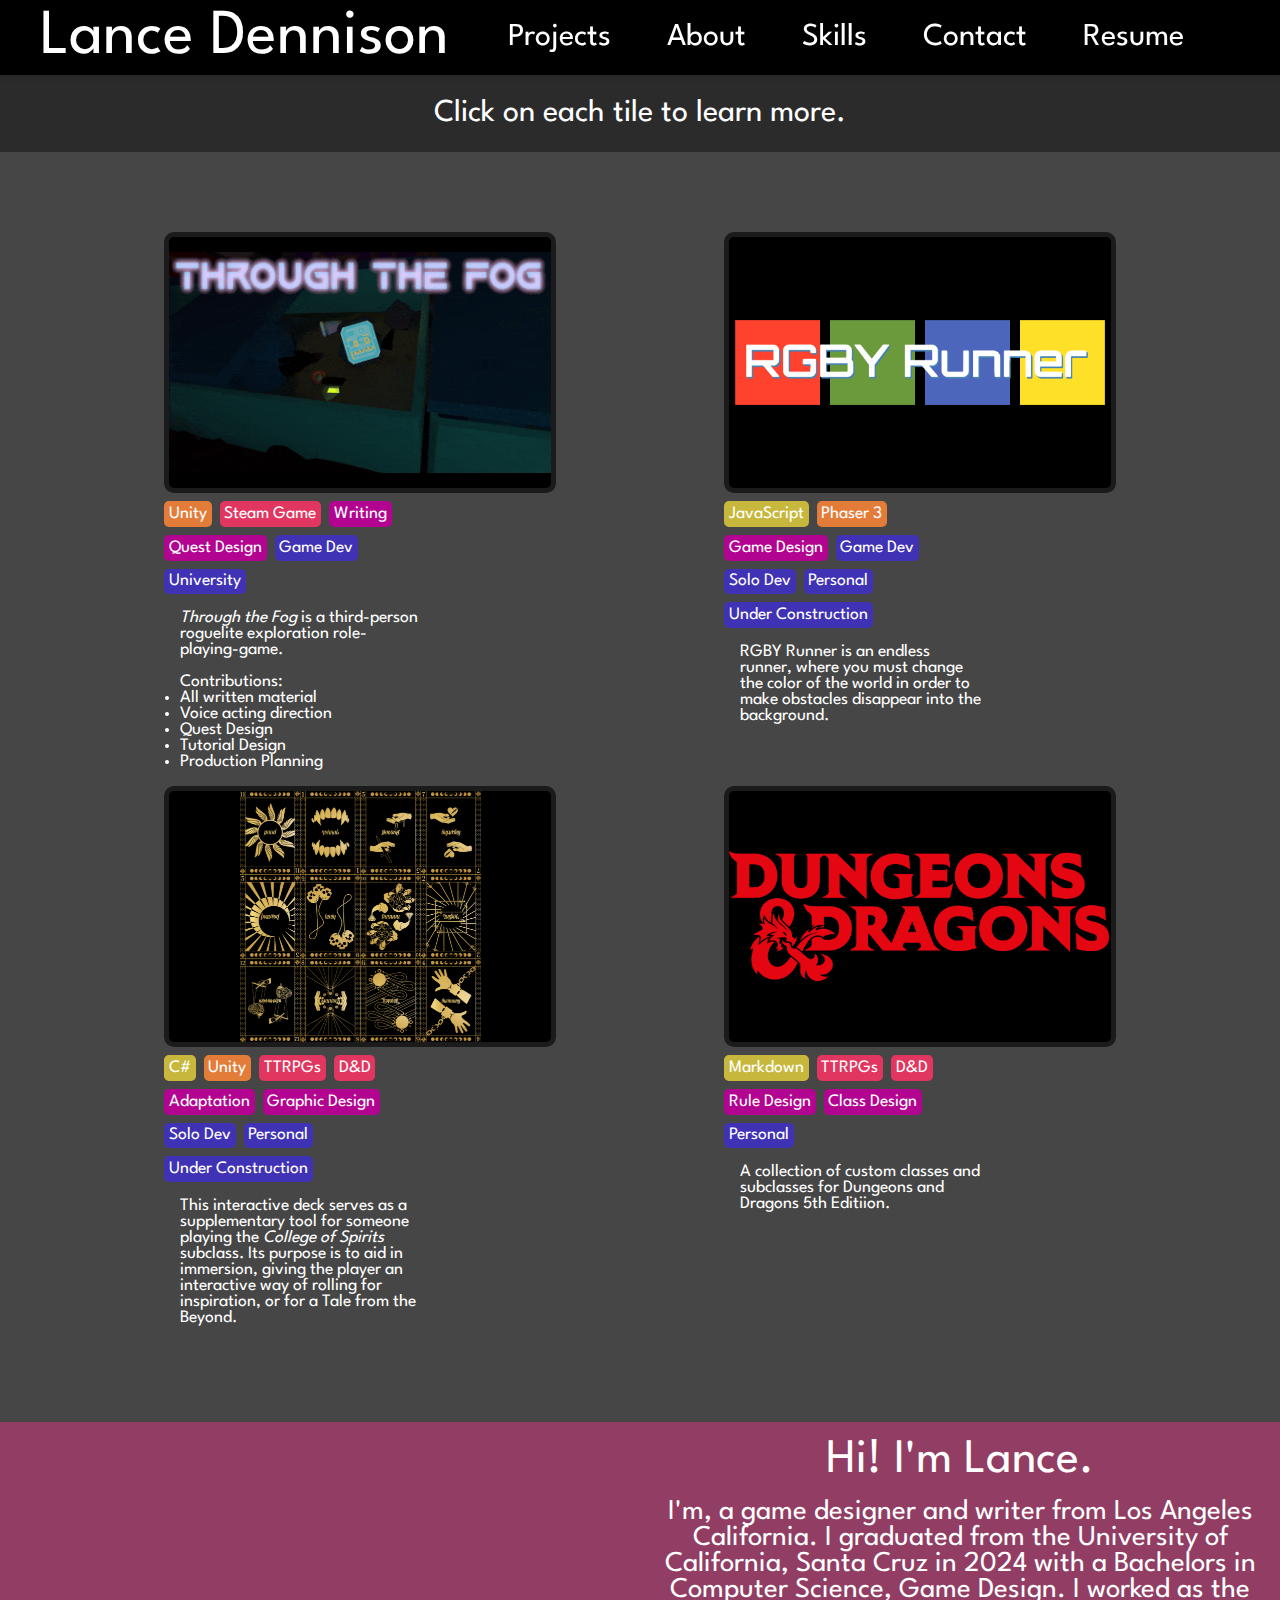
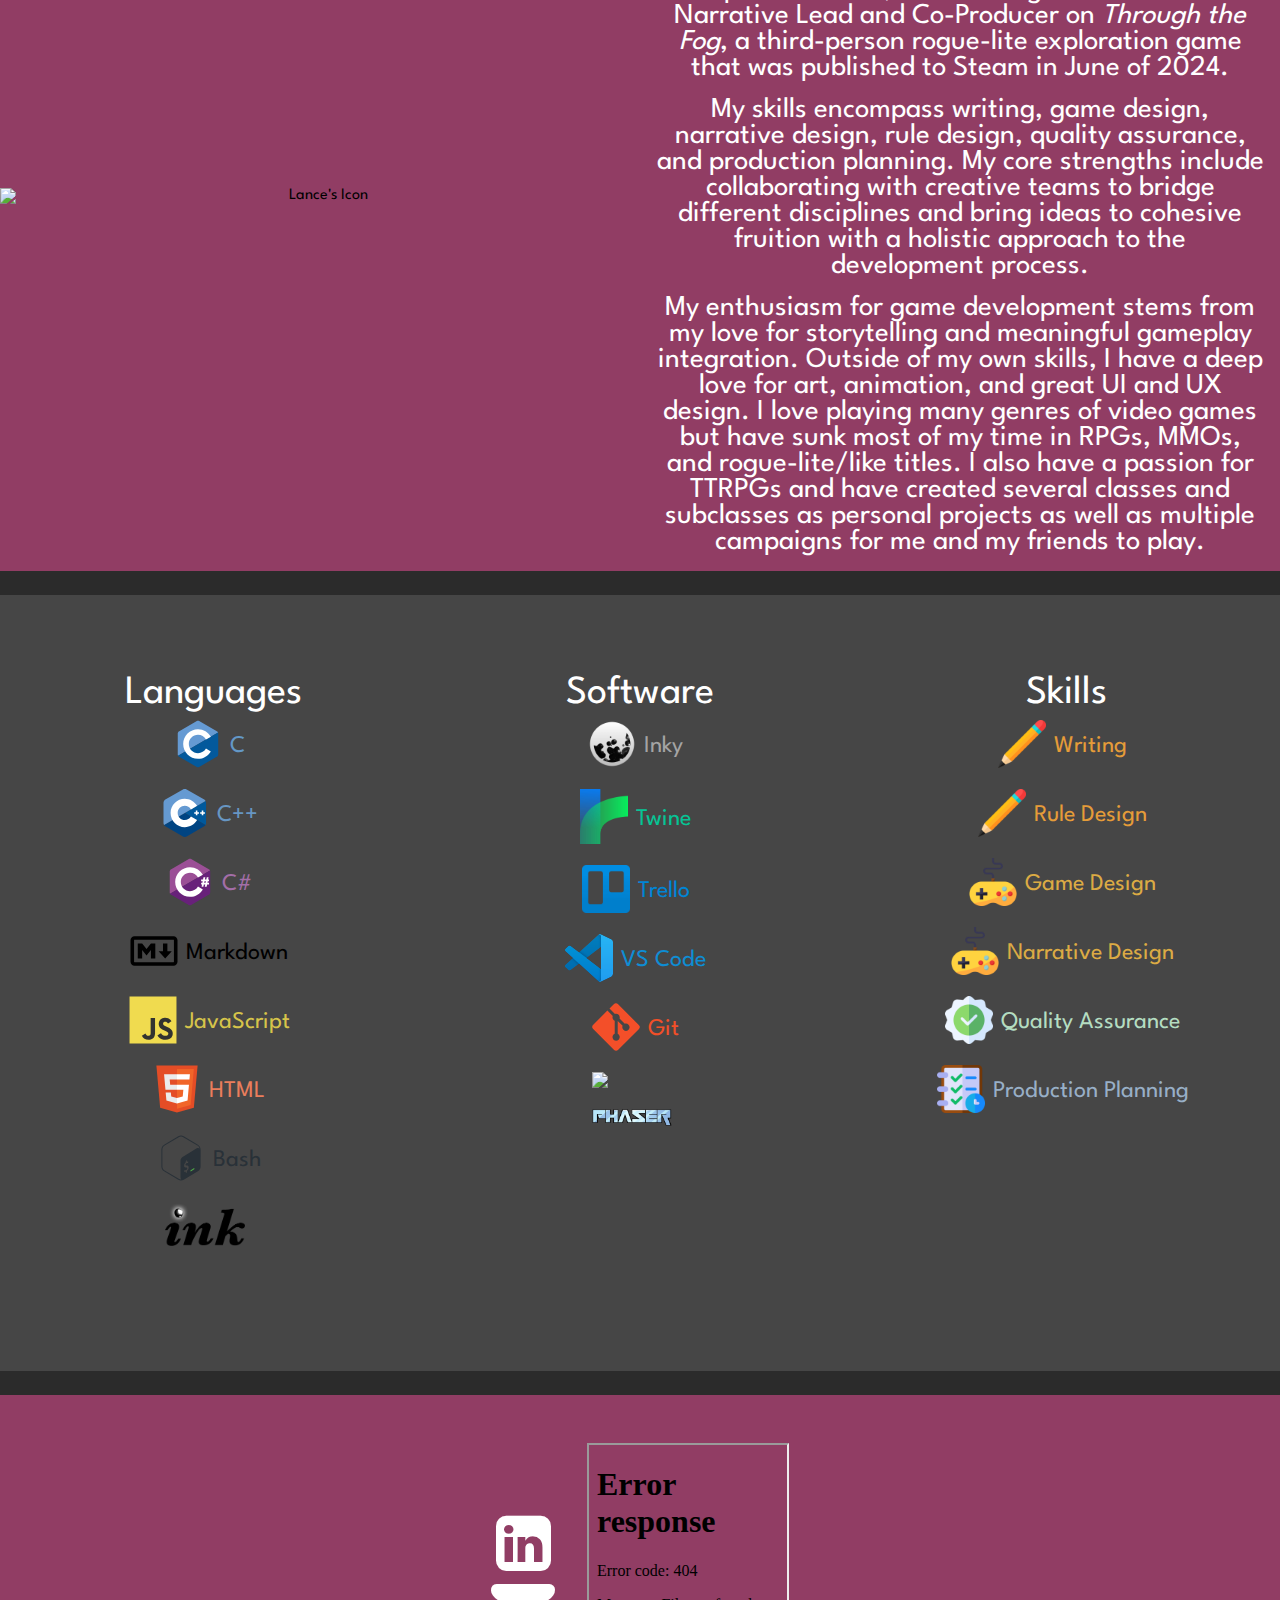
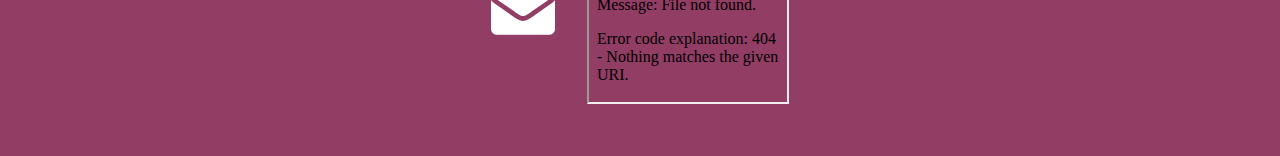
==== commit 87819f57: "with portfolio in address" ====
--- a/index.html
+++ b/index.html
@@ -6,17 +6,12 @@
     <!----------//  SETUP  //--------------------------------------------------------------------------------------------------------------->
     <!----------//  CSS Styles  //--------------------------------------------->
     <link rel="stylesheet" href="styles.css" />
-
     <!----------//  For LinkedIn square  //--------------------------------------------->
     <link rel="stylesheet" href="https://cdnjs.cloudflare.com/ajax/libs/font-awesome/4.7.0/css/font-awesome.min.css" />
-
     <!----------//  Devicons  //--------------------------------------------->
     <link rel="stylesheet" type="text/css" href="https://cdn.jsdelivr.net/gh/devicons/devicon@latest/devicon.min.css" />
-
-
     <!----------//  Favicons (img/logo for browser tab)  //--------------------------------------------->
     <link rel="icon" type="image/png" sizes="x" href="assets/png/sigbacked.png" />
-
     <!----------//  Animate CSS CDN  //--------------------------------------------->
     <link rel="stylesheet" href="https://cdnjs.cloudflare.com/ajax/libs/animate.css/4.1.1/animate.min.css" />
 
@@ -25,6 +20,36 @@
   </head>
   <!--//  END SETUP  //-->
   <body>
+    <!----------//  Navbar Section  //------------------------------------------------------------------------------------------------------>
+    <nav>
+      <ul class="logo">
+        <div class="nav-tile"><li><a href="index.html" class="logo">Lance Dennison</a></li></div>
+      </ul>
+
+      <ul class="navigation">
+        <div class="nav-tile">
+          <li><a href="#proj-section" class="nav-link">Projects</a></li>
+        </div>
+        <div class="nav-tile">
+          <li><a href="#about-me" class="nav-link">About</a></li>
+        </div>
+        <div class="nav-tile">
+          <li><a href="#skills" class="nav-link">Skills</a></li>
+        </div>
+        <div class="nav-tile">
+          <li><a href="#contact" class="nav-link">Contact</a></li>
+        </div>
+        <div class="nav-tile">
+          <li><a href="/portfolio/LanceDennison-Resume.pdf" class="nav-link" target="_blank">Resume</a></li>
+        </div>
+      </ul>
+
+      <div class="ham-menu">
+        <span></span>
+        <span></span>
+        <span></span>
+      </div>
+    </nav>
     <!----------//  Sidebar Menu  //-------------------------------------------------------------------------------------------------------->
     <div class="off-screen-menu">
       <ul class="off-screen-content">
@@ -32,39 +57,9 @@
         <li><a href="#about-me" class="nav-link">About</a></li>
         <li><a href="#skills" class="nav-link">Skills</a></li>
         <li><a href="#contact" class="nav-link">Contact</a></li>
-        <li><a href="/assets/resume/LanceDennison-Resume.pdf" class="nav-link" target="_blank">Resume</a></li>
+        <li><a href="/portfolio/LanceDennison-Resume.pdf" class="nav-link" target="_blank">Resume</a></li>
       </ul>
     </div>
-    <!----------//  Navbar Section  //------------------------------------------------------------------------------------------------------>
-    <nav>
-      <ul class="logo">
-        <div class="nav-tile"><li><a href="#home" class="logo">Lance Dennison</a></li></div>
-      </ul>
-
-      <ul class="navigation">
-        <div class="nav-tile">
-          <li><a href="#proj-section" class="nav-link">Projects</a></li>
-        </div>
-        <div class="nav-tile">
-          <li><a href="#about-me" class="nav-link">About</a></li>
-        </div>
-        <div class="nav-tile">
-          <li><a href="#skills" class="nav-link">Skills</a></li>
-        </div>
-        <div class="nav-tile">
-          <li><a href="#contact" class="nav-link">Contact</a></li>
-        </div>
-        <div class="nav-tile">
-          <li><a href="/assets/resume/LanceDennison-Resume.pdf" class="nav-link" target="_blank">Resume</a></li>
-        </div>
-      </ul>
-
-      <div class="ham-menu">
-        <span></span>
-        <span></span>
-        <span></span>
-      </div>
-    </nav>
     <!--//  END Navbar  //-->
 
     <script>
@@ -319,9 +314,9 @@
     <section class="contact" id="contact">
       <!-- <h2 class="contact-title">Contact Info</h2> -->
       <div class="resume-box">
-          <iframe src="assets/resume/LanceDennison-Resume.pdf">
+          <iframe src="/portfolio/LanceDennison-Resume.pdf">
           </iframe>
-          <a href="assets/resume/LanceDennison-Resume.pdf" class="resume-download" target="_blank"></a>
+          <a href="/portfolio/LanceDennison-Resume.pdf" class="resume-download" target="_blank"></a>
       </div>
 
       <p class="contact-text"></p>
--- a/styles.css
+++ b/styles.css
@@ -72,6 +72,7 @@
 #sub {
     border-top-left-radius: 15px;
     border-top-right-radius: 15px;
+    width: -webkit-fill-available;
 }
 
 .navigation {
@@ -151,27 +152,26 @@
 }
 
 .off-screen-menu {
-    background-color: #464646; /* Light blue color with opacity */
+    background-color: #464646;
     height: 100vh;
     width: 100%;
     max-width: 300px;
     position: fixed;
-    top: 3.1rem;
-    right: -100%;
+    /* top: 3.1rem; */
     z-index: 1;
-
     display: flex;
     flex-direction: column;
     justify-content: center;
     text-align: center;
     font-size: 3rem;
     transition: .3s ease;
-
     overflow-y: auto;
+    right: 100%;
 }
 
 .off-screen-menu.active {
-    right: 0;
+    left: 100%;
+    transform: translateX(-100%);
 }
 
 .off-screen-content {
@@ -194,9 +194,119 @@
     color: var(--main-color);
 }
 
+/*----------//   Side SUB!!! Nav Bar Section  //---------------------------------------------*/
+#sub {
+    border-top-left-radius: 15px;
+    border-top-right-radius: 15px;
+    width: -webkit-fill-available;
+}
+
+.sub-navigation {
+    display: grid;
+    align-items: center;
+    gap: 3.5rem;
+    grid-template-columns: repeat(6, auto);
+}
+
+.sub-nav-tile {
+    position: relative;
+    display: flex;
+    flex-direction: column;
+    justify-content: space-between;
+}
+
+.sub-nav-tile a:hover {
+    color: var(--main-color);
+}
+
+.sub-ham-menu {
+    height: 35px;
+    width: 50px;
+    margin-left: auto;
+    position: relative;
+    display: none;
+}
+
+.sub-ham-menu span {
+    height: 5px;
+    width: 100%;
+    background-color: rgb(255, 255, 255);
+    border-radius: 25px;
+    position: absolute;
+    top: 50%;
+    left: 50%;
+    transform: translate(-50%, -50%);
+    transition: .3s ease;
+}
+
+.sub-ham-menu span:nth-child(1) {
+    top: 28%;
+}
+
+.sub-ham-menu span:nth-child(3) {
+    top: 75%;
+}
+
+.sub-ham-menu.active span:nth-child(1) {
+    top: 50%;
+    transform: translate(-50%, -50%) rotate(45deg);
+}
+
+.sub-ham-menu.active span:nth-child(2) {
+    opacity: 0;
+}
+
+.sub-ham-menu.active span:nth-child(3) {
+    top: 50%;
+    transform: translate(-50%, -50%) rotate(-45deg);
+}
+
+.sub-off-screen-menu {
+    background-color: #464646; /* Light blue color with opacity */
+    height: 100vh;
+    width: 100%;
+    max-width: 300px;
+    position: fixed;
+    top: 3.1rem;
+    right: 100%;
+    z-index: 1;
+    display: flex;
+    flex-direction: column;
+    justify-content: center;
+    text-align: left;
+    font-size: 3rem;
+    transition: .3s ease;
+    overflow-y: auto;
+    overflow-x: hidden;
+}
+
+.sub-off-screen-menu.active {
+    left: 100%;
+    transform: translateX(-100%);
+}
+
+.sub-off-screen-content {
+    display: flex;
+    flex-direction: column;
+    gap: 3rem;
+    font-size: 2rem;
+    position: absolute;
+    top: 0;
+    margin: 5%;
+    margin-top: 15%;
+    align-items: flex-start;
+}
+
+.sub-off-screen-content li a {
+    color: var(--primary-color)
+}
+
+.sub-off-screen-content li a:hover {
+    color: var(--main-color);
+}
 
 /* Burger menu style for smaller screens */
-@media screen and (max-width: 1100px) {
+@media screen and (max-width: 1250px) {
     .nav {
         padding: 0.5rem 2.5rem;
     }
@@ -206,6 +316,17 @@
     }
 
     nav .ham-menu {
+        display: block; 
+    }
+}
+
+@media screen and (max-width: 1460px) {
+
+    .sub-navigation {
+        display: none;
+    }
+
+    nav .sub-ham-menu {
         display: block; 
     }
 }
@@ -216,6 +337,14 @@
     }
 
     .off-screen-content {
+        font-size: 1.5rem;
+    }
+    
+    .sub-off-screen-menu {
+        width: 150px;
+    }
+
+    .sub-off-screen-content {
         font-size: 1.5rem;
     }
 }
@@ -711,7 +840,6 @@
 
 .TtF-background-box {
     display: grid;
-    position: absolute;
     grid-template-columns: repeat(1, 1fr);
     grid-template-rows: repeat(1, 1fr);
     background-color: rgba(0, 0, 0, 0.843);
@@ -726,6 +854,8 @@
     margin-bottom: 2.5rem;
     left: 50%;
     transform: translateX(-50%);
+    justify-content: center;
+    justify-items: center;
 }
 
 .TtF-image-box{
@@ -734,7 +864,6 @@
     width: 60%;
     height: 100%;
     margin-top: 2%;
-    margin-left: 20%;
     border-radius: 15px;
     background-image: url(/assets/images/TtFbanner.gif);
     background-size: cover;
@@ -805,15 +934,11 @@
     border-radius: 5px;
     justify-content: space-between;
     text-align: center;
-    padding-top: 0.3em;
-    padding-bottom: 0.3em;
-    padding-right: 0.2rem;
-    padding-left: 0.2rem;
-    width: 35%;
+    padding: 0.5rem;
 }
 
 .TtF-link-2 {
-    width: 25%;
+    width: fit-content;
 }
 
 .TtF-link-1 a:hover,
@@ -828,6 +953,18 @@
     margin: 1rem auto;
     margin-bottom: 2%;
     display:flex;
+}
+
+@media screen and (max-width: 1500px) {
+    .TtF-background-box {
+        width: 75%;
+    }
+}
+
+@media screen and (max-width: 1100px) {
+    .TtF-background-box {
+        width: 95%;
+    }
 }
 
 /*----------//  RGBY Page  //---------------------------------------------*/
@@ -859,6 +996,9 @@
     margin-bottom: 2.5rem;
     left: 50%;
     transform: translateX(-50%);
+    justify-content: center;
+    justify-items: center;
+    align-items: center;
 }
 
 .RGBY-content {
@@ -867,6 +1007,7 @@
     background-size: contain;
     background-position-x: center;
     height: 10vh;
+    width: 100%;
     margin-top: 5%;
     margin-bottom: 2%;
     position: relative;
@@ -917,7 +1058,6 @@
     color: var(--primary-color);
     font-size: 1.5rem;
     width: 80%;
-    left: 10%;
     margin: 1rem;
     margin-bottom: 2rem;
     font-size: 1.5rem;
@@ -948,11 +1088,11 @@
     padding-right: 0.2rem;
     padding-left: 0.2rem;
 
-    width: 45%;
+    width: 65%;
 }
 
 .RGBY-link-2 {
-    width: 30%;
+    width: 40%;
 }
 
 .RGBY-link-1 a:hover,
@@ -967,6 +1107,18 @@
     margin: 1rem auto;
     margin-bottom: 2%;
     display:flex;
+}
+
+@media screen and (max-width: 1500px) {
+    .RGBY-background-box {
+        width: 75%;
+    }
+}
+
+@media screen and (max-width: 1100px) {
+    .RGBY-background-box {
+        width: 95%;
+    }
 }
 
 /*----------//  TftB Page  //---------------------------------------------*/
@@ -998,6 +1150,9 @@
     margin-bottom: 2.5rem;
     left: 50%;
     transform: translateX(-50%);
+    justify-content: center;
+    justify-items: center;
+    align-items: center;
 }
 
 .tftb-content {
@@ -1055,7 +1210,6 @@
     color: var(--primary-color);
     font-size: 1.5rem;
     width: 80%;
-    left: 10%;
     margin: 1rem;
     margin-bottom: 2rem;
     font-size: 1.5rem;
@@ -1086,11 +1240,11 @@
     padding-right: 0.2rem;
     padding-left: 0.2rem;
 
-    width: 45%;
+    width: 65%;
 }
 
 .tftb-link-2 {
-    width: 30%;
+    width: 40%;
 }
 
 .tftb-link-1 a:hover,
@@ -1106,6 +1260,18 @@
     margin-top: 5rem;
     margin-bottom: 2%;
     display:flex;
+}
+
+@media screen and (max-width: 1500px) {
+    .tftb-background-box {
+        width: 75%;
+    }
+}
+
+@media screen and (max-width: 1100px) {
+    .tftb-background-box {
+        width: 95%;
+    }
 }
 
 /*----------//  custom classes Page  //---------------------------------------------*/
@@ -1130,26 +1296,32 @@
     grid-template-rows: repeat(1, 1fr);
     background-color: rgba(0, 0, 0, 0.548);
     width: 80%;
+    top: 7rem;
     height: auto;
     border-radius: 15px;
     border: 2.5px solid var(--black-color);
-
     row-gap: 10px;
-
-    position: relative;
+    position: absolute;
     margin-top: 2.5rem;
     margin-bottom: 2.5rem;
-
+    padding-bottom: 5%;
     left: 50%;
     transform: translateX(-50%);
+    justify-content: center;
+    justify-items: center;
+    align-items: center;
+    overflow: hidden;
 }
 
 .classes-page-content {
-    /* background-image: url("assets/png/DnD_Stacked_1c_Red_V1_XL_RGB.png"); */
+    display: flex;
     background-repeat: no-repeat;
-    background-position: center top;
+    background-position: top;
     margin-bottom: 2%;
     height: fit-content;
+    justify-content: center;
+    align-items: center;
+    flex-direction: column;
 }
 
 .classes-page-title {
@@ -1213,8 +1385,16 @@
     position: relative;
     width: 80%;
     height: 100vh;
-    top: 5%;
-    margin-left: 10%;
     margin-top: 5rem;
     margin-bottom: 4rem;
+}
+
+@media screen and (max-width: 1100px) {
+    .classes-page-background-box {
+        width: 100%;
+    }
+    .classes-page-video {
+        width: 100%;
+        margin-top: 0;
+    }
 }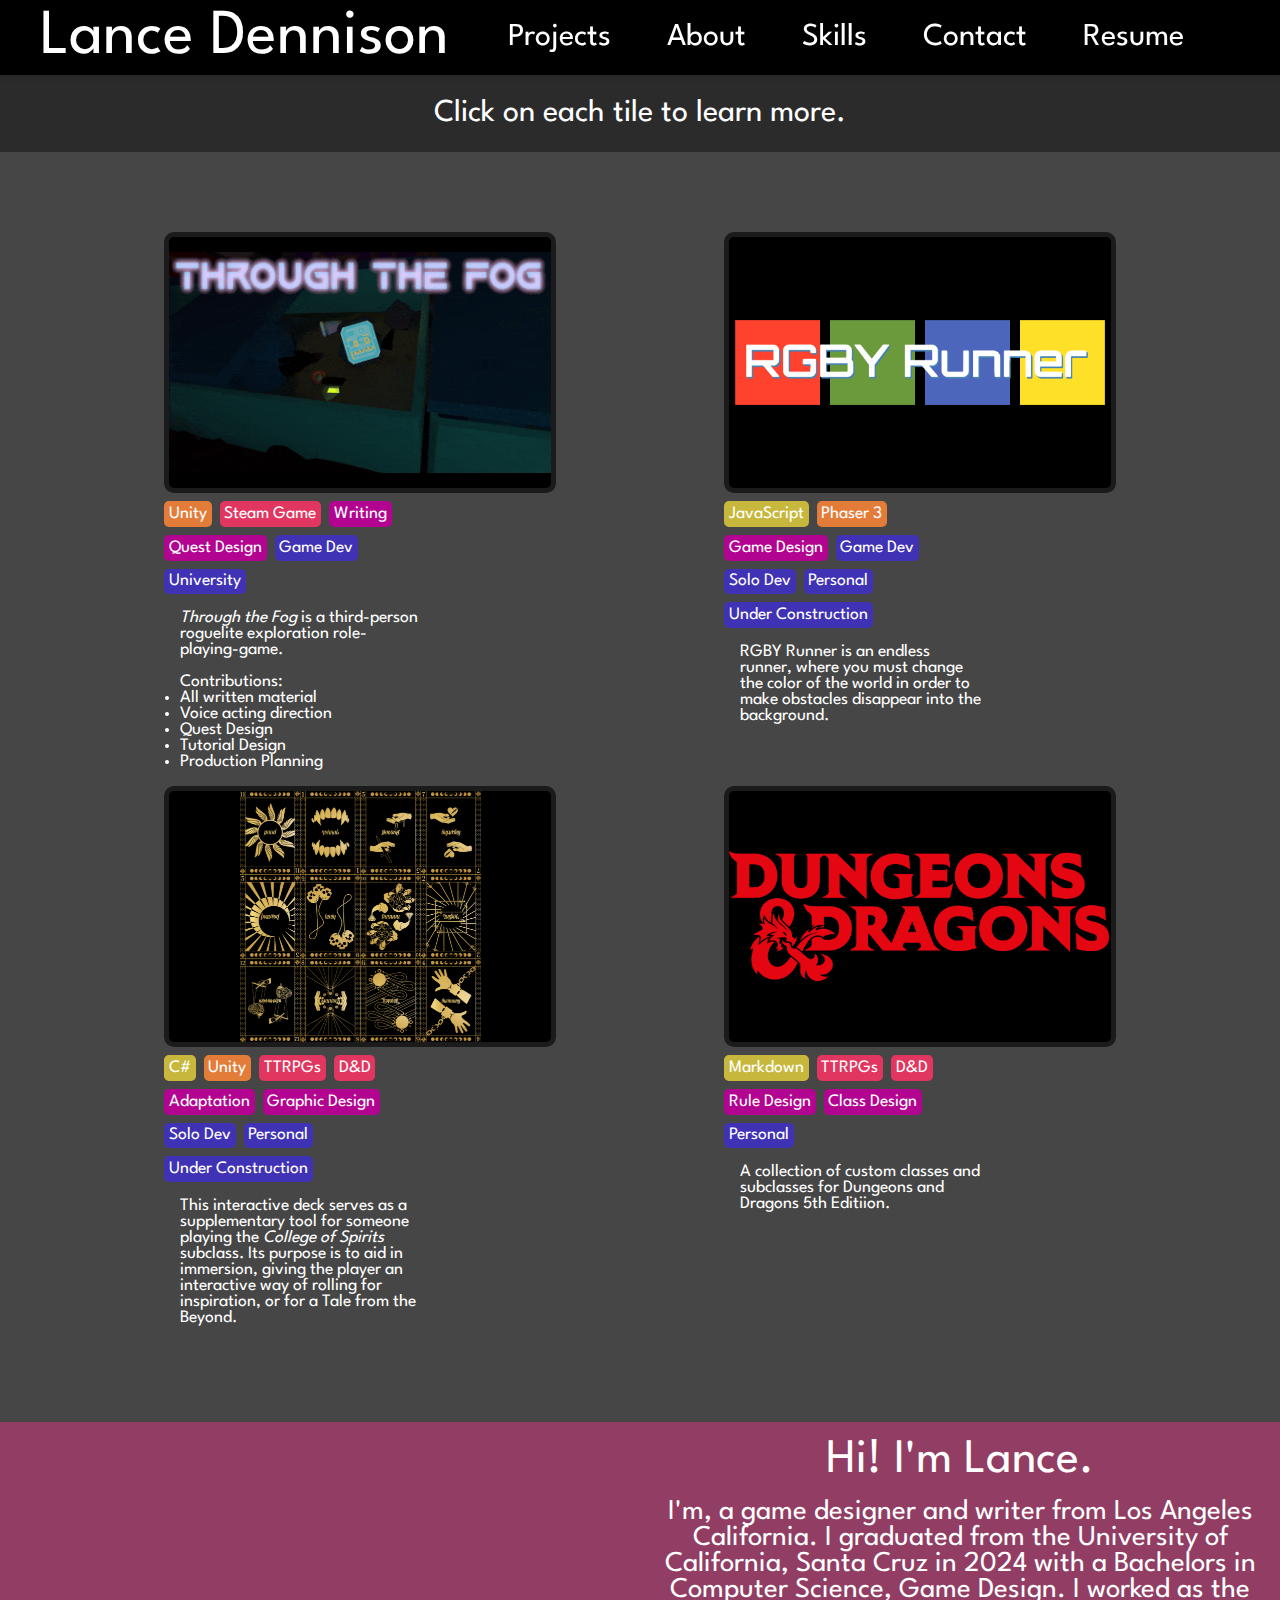
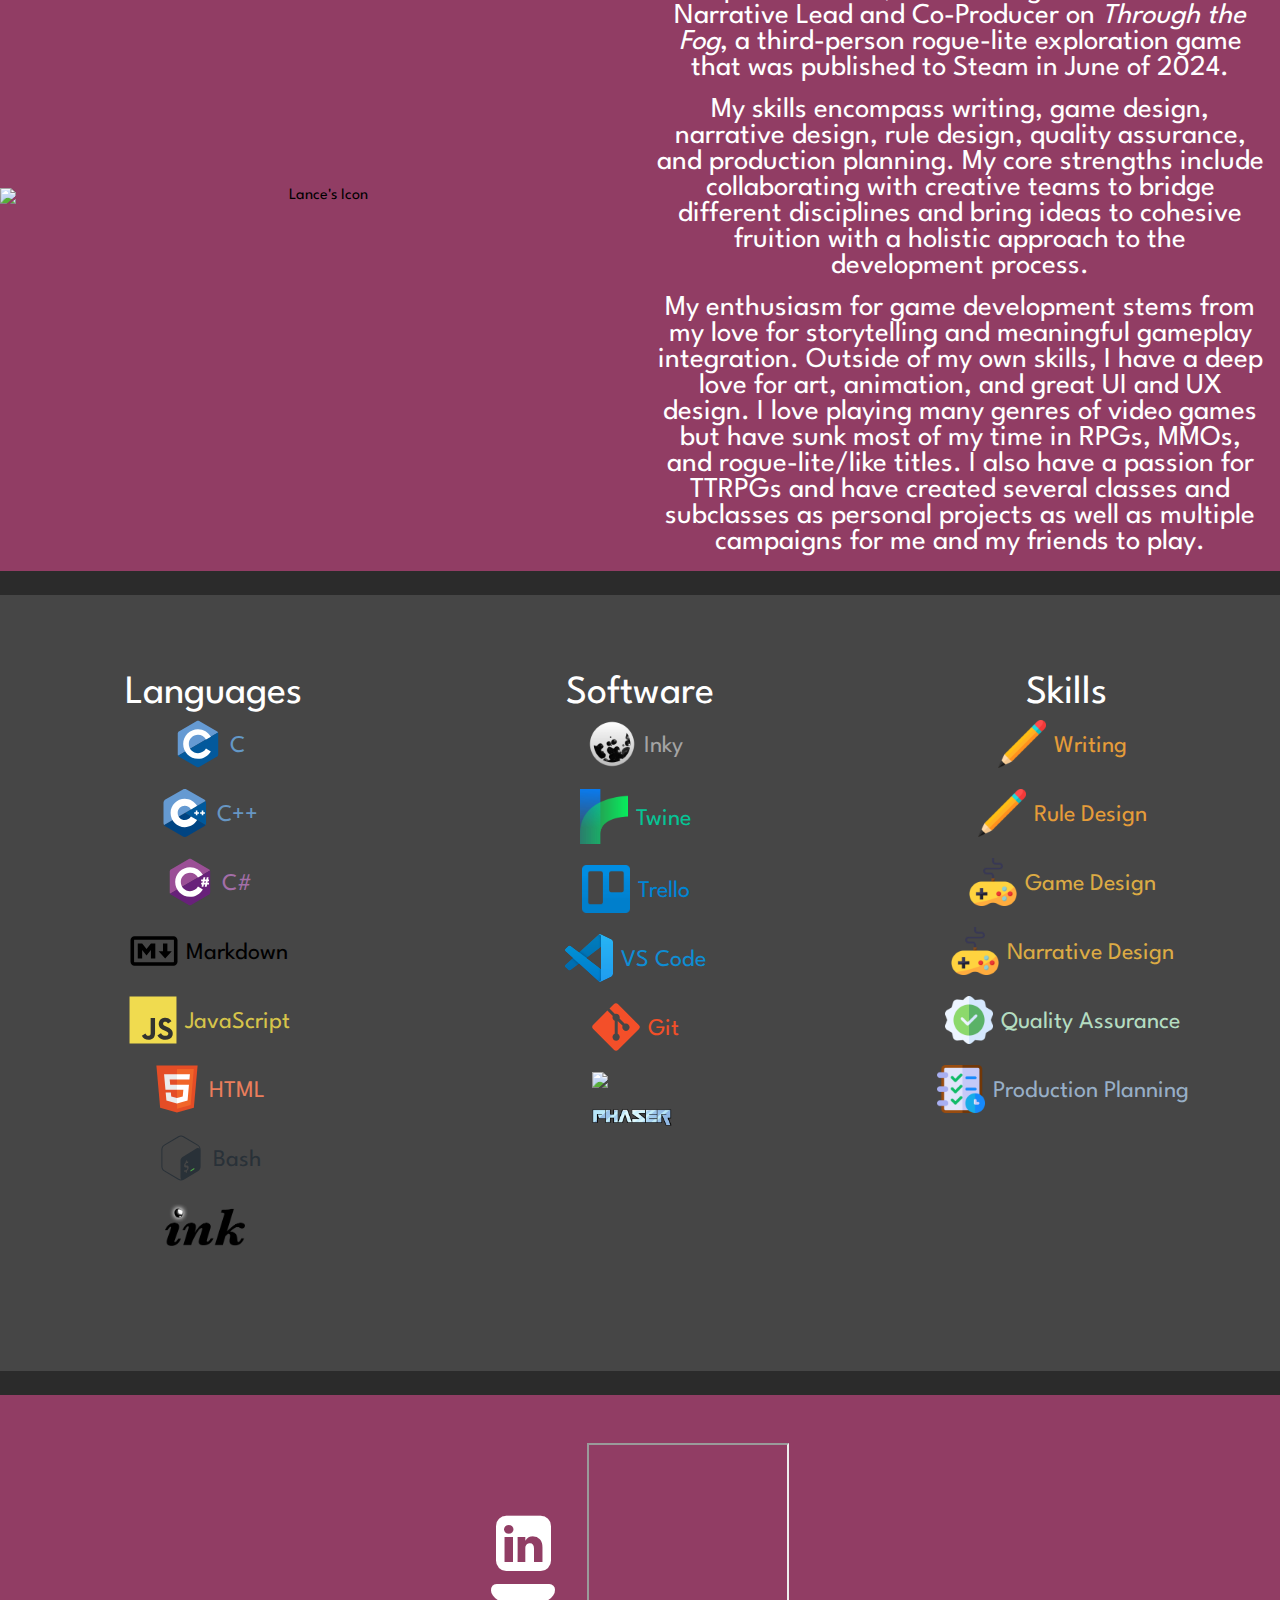
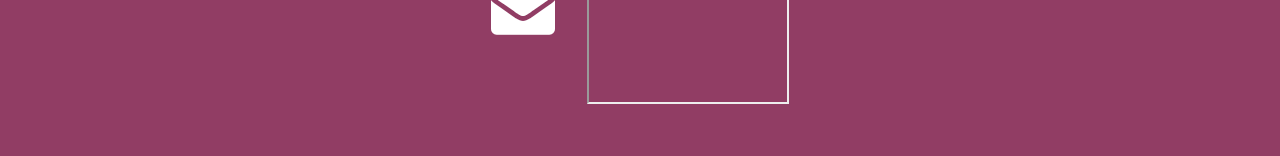
==== commit 6d6fcf2f: "full link" ====
--- a/index.html
+++ b/index.html
@@ -40,7 +40,7 @@
           <li><a href="#contact" class="nav-link">Contact</a></li>
         </div>
         <div class="nav-tile">
-          <li><a href="/portfolio/LanceDennison-Resume.pdf" class="nav-link" target="_blank">Resume</a></li>
+          <li><a href="https://lancedennison-work.github.io/portfolio/LanceDennison-Resume.pdf" class="nav-link" target="_blank">Resume</a></li>
         </div>
       </ul>
 
@@ -57,7 +57,7 @@
         <li><a href="#about-me" class="nav-link">About</a></li>
         <li><a href="#skills" class="nav-link">Skills</a></li>
         <li><a href="#contact" class="nav-link">Contact</a></li>
-        <li><a href="/portfolio/LanceDennison-Resume.pdf" class="nav-link" target="_blank">Resume</a></li>
+        <li><a href="https://lancedennison-work.github.io/portfolio/LanceDennison-Resume.pdf" class="nav-link" target="_blank">Resume</a></li>
       </ul>
     </div>
     <!--//  END Navbar  //-->
@@ -314,9 +314,9 @@
     <section class="contact" id="contact">
       <!-- <h2 class="contact-title">Contact Info</h2> -->
       <div class="resume-box">
-          <iframe src="/portfolio/LanceDennison-Resume.pdf">
+          <iframe src="https://lancedennison-work.github.io/portfolio/LanceDennison-Resume.pdf">
           </iframe>
-          <a href="/portfolio/LanceDennison-Resume.pdf" class="resume-download" target="_blank"></a>
+          <a href="https://lancedennison-work.github.io/portfolio/LanceDennison-Resume.pdf" class="resume-download" target="_blank"></a>
       </div>
 
       <p class="contact-text"></p>
